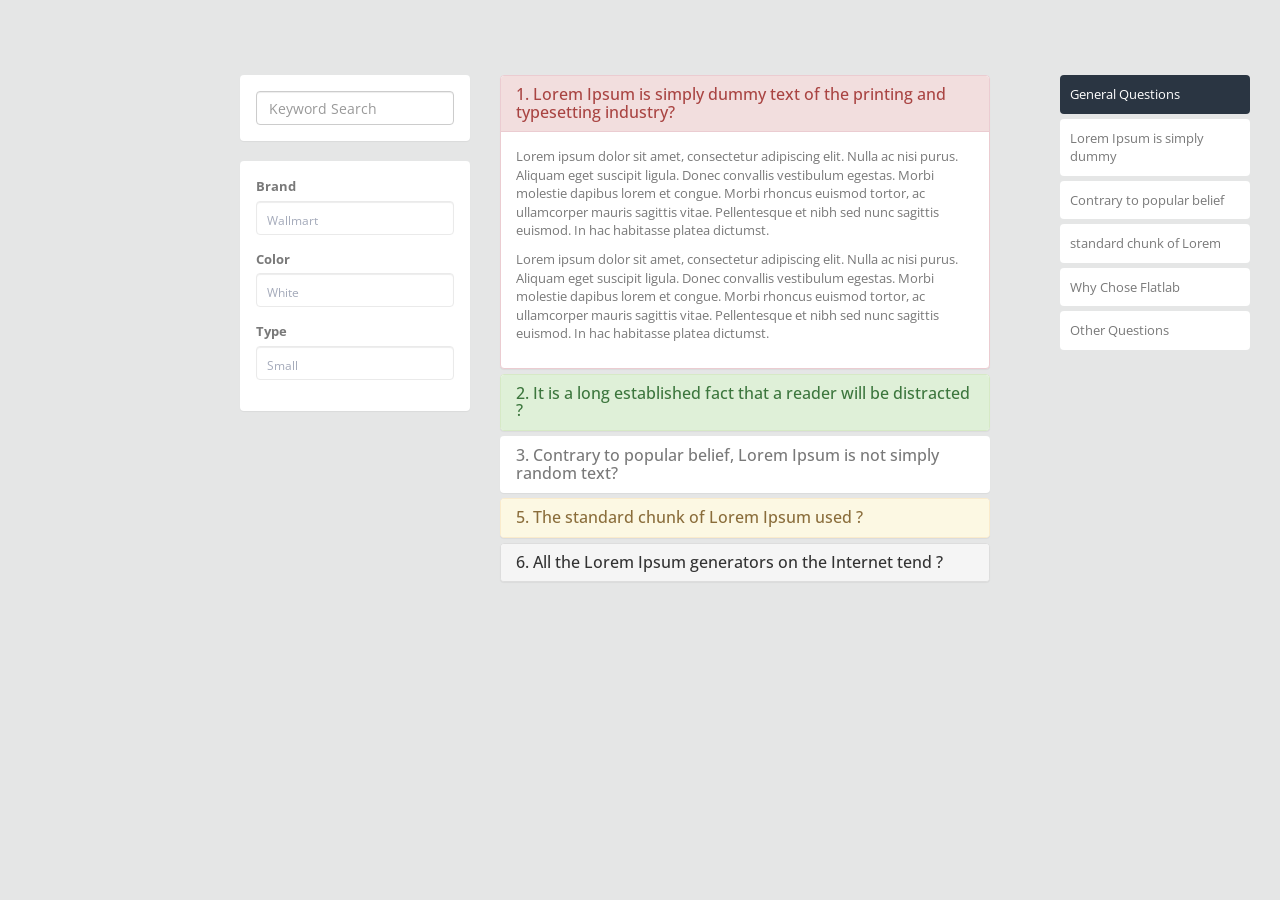
==== index.htm @ c2c702a3 "Impl" ====
<!DOCTYPE html>
<html>
<head>
<meta charset="utf-8">
<meta name="viewport" content="width=device-width, initial-scale=1.0">
<meta name="description" content="">
<meta name="author" content="Weimasoft">
<title>Share</title>
<link href="styles/bootstrap.min.css" rel="stylesheet">
<link href="styles/style.css" rel="stylesheet">
<link href="styles/style-responsive.css" rel="stylesheet">
<!--[if lt IE 9]>
        <script src="scripts/html5shiv.js">
        </script>
        <script src="scripts/respond.min.js">
        </script>
    <![endif]-->
</head>
<body>
	<section id="container">
		<section id="main-content">
			<section class="wrapper">
				<div>
					<div class="col-md-3">
						<section class="panel">
							<div class="panel-body">
								<input type="text" placeholder="Keyword Search"
									class="form-control">
							</div>
						</section>
						<section class="panel">
							<div class="panel-body">
								<form role="form" method="POST" action="">
									<div class="form-group">
										<label> Brand </label> <select
											class="form-control hasCustomSelect"
											style="-webkit-appearance: menulist-button; width: 199px; position: absolute; opacity: 0; height: 34px; font-size: 12px;">
											<option>Wallmart</option>
											<option>Textmart</option>
										</select><span class="customSelect form-control"
											style="display: inline-block;"> <span
											class="customSelectInner"
											style="width: 177px; display: inline-block;"> Wallmart
										</span>
										</span>
									</div>
									<div class="form-group">
										<label> Color </label> <select
											class="form-control hasCustomSelect"
											style="-webkit-appearance: menulist-button; width: 199px; position: absolute; opacity: 0; height: 34px; font-size: 12px;">
											<option>White</option>
											<option>Green</option>
										</select><span class="customSelect form-control"
											style="display: inline-block;"> <span
											class="customSelectInner"
											style="width: 177px; display: inline-block;"> White </span>
										</span>
									</div>
									<div class="form-group">
										<label> Type </label> <select
											class="form-control hasCustomSelect"
											style="-webkit-appearance: menulist-button; width: 199px; position: absolute; opacity: 0; height: 34px; font-size: 12px;">
											<option>Small</option>
											<option>Extra Large</option>
										</select><span class="customSelect form-control"
											style="display: inline-block;"> <span
											class="customSelectInner"
											style="width: 177px; display: inline-block;"> Small </span>
										</span>
									</div>
								</form>
							</div>
						</section>
					</div>
					<div class="col-md-6">
						<div class="tab-content">
							<div class="tab-pane active" id="tab_1">
								<div class="panel-group" id="accordion1">
									<div class="panel panel-danger">
										<div class="panel-heading">
											<h4 class="panel-title">
												<a href="#accordion1_1" data-parent="#accordion1"
													data-toggle="collapse" class="accordion-toggle"> 1.
													Lorem Ipsum is simply dummy text of the printing and
													typesetting industry? </a>
											</h4>
										</div>
										<div class="panel-collapse collapse  in" id="accordion1_1">
											<div class="panel-body" contenteditable="true">
												<p>Lorem ipsum dolor sit amet, consectetur adipiscing
													elit. Nulla ac nisi purus. Aliquam eget suscipit ligula.
													Donec convallis vestibulum egestas. Morbi molestie dapibus
													lorem et congue. Morbi rhoncus euismod tortor, ac
													ullamcorper mauris sagittis vitae. Pellentesque et nibh sed
													nunc sagittis euismod. In hac habitasse platea dictumst.</p>
												<p>Lorem ipsum dolor sit amet, consectetur adipiscing
													elit. Nulla ac nisi purus. Aliquam eget suscipit ligula.
													Donec convallis vestibulum egestas. Morbi molestie dapibus
													lorem et congue. Morbi rhoncus euismod tortor, ac
													ullamcorper mauris sagittis vitae. Pellentesque et nibh sed
													nunc sagittis euismod. In hac habitasse platea dictumst.</p>

											</div>
										</div>
									</div>
									<div class="panel panel-success">
										<div class="panel-heading">
											<h4 class="panel-title">
												<a href="#accordion1_2" data-parent="#accordion1"
													data-toggle="collapse" class="accordion-toggle"> 2. It
													is a long established fact that a reader will be distracted
													? </a>
											</h4>
										</div>
										<div class="panel-collapse collapse" id="accordion1_2">
											<div class="panel-body" contenteditable="true">ThereLorem
												ipsum dolor sit amet, consectetur adipiscing elit. Nulla ac
												nisi purus. Aliquam eget suscipit ligula. Donec convallis
												vestibulum egestas. Morbi molestie dapibus lorem et congue.
												Morbi rhoncus euismod tortor, ac ullamcorper mauris sagittis
												vitae. Pellentesque et nibh sed nunc sagittis euismod. In
												hac habitasse platea dictumst. Lorem ipsum dolor sit amet,
												consectetur adipiscing elit. Nulla ac nisi purus. Aliquam
												eget suscipit ligula. Donec convallis vestibulum egestas.
												Morbi molestie dapibus lorem et congue. Morbi rhoncus
												euismod tortor, ac ullamcorper mauris sagittis vitae.
												Pellentesque et nibh sed nunc sagittis euismod. In hac
												habitasse platea dictumst.</div>
										</div>
									</div>
									<div class="panel">
										<div class="panel-heading">
											<h4 class="panel-title">
												<a href="#accordion1_3" data-parent="#accordion1"
													data-toggle="collapse" class="accordion-toggle"> 3.
													Contrary to popular belief, Lorem Ipsum is not simply
													random text? </a>
											</h4>
										</div>
										<div class="panel-collapse collapse" id="accordion1_3">
											<div class="panel-body">Lorem ipsum dolor sit amet,
												consectetur adipiscing elit. Nulla ac nisi purus. Aliquam
												eget suscipit ligula. Donec convallis vestibulum egestas.
												Morbi molestie dapibus lorem et congue. Morbi rhoncus
												euismod tortor, ac ullamcorper mauris sagittis vitae.
												Pellentesque et nibh sed nunc sagittis euismod. In hac
												habitasse platea dictumst. Lorem ipsum dolor sit amet,
												consectetur adipiscing elit. Nulla ac nisi purus. Aliquam
												eget suscipit ligula. Donec convallis vestibulum egestas.
												Morbi molestie dapibus lorem et congue. Morbi rhoncus
												euismod tortor, ac ullamcorper mauris sagittis vitae.
												Pellentesque et nibh sed nunc sagittis euismod. In hac
												habitasse platea dictumst.</div>
										</div>
									</div>
									<div class="panel panel-warning">
										<div class="panel-heading">
											<h4 class="panel-title">
												<a href="#accordion1_5" data-parent="#accordion1"
													data-toggle="collapse" class="accordion-toggle"> 5. The
													standard chunk of Lorem Ipsum used ? </a>
											</h4>
										</div>
										<div class="panel-collapse collapse" id="accordion1_5">
											<div class="panel-body" contenteditable="true">Lorem
												ipsum dolor sit amet, consectetur adipiscing elit. Nulla ac
												nisi purus. Aliquam eget suscipit ligula. Donec convallis
												vestibulum egestas. Morbi molestie dapibus lorem et congue.
												Morbi rhoncus euismod tortor, ac ullamcorper mauris sagittis
												vitae. Pellentesque et nibh sed nunc sagittis euismod. In
												hac habitasse platea dictumst. Lorem ipsum dolor sit amet,
												consectetur adipiscing elit. Nulla ac nisi purus. Aliquam
												eget suscipit ligula. Donec convallis vestibulum egestas.
												Morbi molestie dapibus lorem et congue. Morbi rhoncus
												euismod tortor, ac ullamcorper mauris sagittis vitae.
												Pellentesque et nibh sed nunc sagittis euismod. In hac
												habitasse platea dictumst. Lorem ipsum dolor sit amet,
												consectetur adipiscing elit. Nulla ac nisi purus. Aliquam
												eget suscipit ligula. Donec convallis vestibulum egestas.
												Morbi molestie dapibus lorem et congue. Morbi rhoncus
												euismod tortor, ac ullamcorper mauris sagittis vitae.
												Pellentesque et nibh sed nunc sagittis euismod. In hac
												habitasse platea dictumst.</div>
										</div>
									</div>
									<div class="panel panel-default">
										<div class="panel-heading">
											<h4 class="panel-title">
												<a href="#accordion1_6" data-parent="#accordion1"
													data-toggle="collapse" class="accordion-toggle"> 6. All
													the Lorem Ipsum generators on the Internet tend ? </a>
											</h4>
										</div>
										<div class="panel-collapse collapse" id="accordion1_6">
											<div class="panel-body" contenteditable="true">Lorem
												ipsum dolor sit amet, consectetur adipiscing elit. Nulla ac
												nisi purus. Aliquam eget suscipit ligula. Donec convallis
												vestibulum egestas. Morbi molestie dapibus lorem et congue.
												Morbi rhoncus euismod tortor, ac ullamcorper mauris sagittis
												vitae. Pellentesque et nibh sed nunc sagittis euismod. In
												hac habitasse platea dictumst. Lorem ipsum dolor sit amet,
												consectetur adipiscing elit. Nulla ac nisi purus. Aliquam
												eget suscipit ligula. Donec convallis vestibulum egestas.
												Morbi molestie dapibus lorem et congue. Morbi rhoncus
												euismod tortor, ac ullamcorper mauris sagittis vitae.
												Pellentesque et nibh sed nunc sagittis euismod. In hac
												habitasse platea dictumst. Lorem ipsum dolor sit amet,
												consectetur adipiscing elit. Nulla ac nisi purus. Aliquam
												eget suscipit ligula. Donec convallis vestibulum egestas.
												Morbi molestie dapibus lorem et congue. Morbi rhoncus
												euismod tortor, ac ullamcorper mauris sagittis vitae.
												Pellentesque et nibh sed nunc sagittis euismod. In hac
												habitasse platea dictumst.</div>
										</div>
									</div>
								</div>
							</div>
							<div class="tab-pane" id="tab_2">
								<div class="panel-group" id="accordion2">
									<div class="panel panel-success">
										<div class="panel-heading">
											<h4 class="panel-title">
												<a href="#accordion2_1" data-parent="#accordion2"
													data-toggle="collapse" class="accordion-toggle"> 1.
													Reprehenderit enim eiusmod high life accusamury ? </a>
											</h4>
										</div>
										<div class="panel-collapse collapse  in" id="accordion2_1">
											<div class="panel-body" contenteditable="true">
												<p>Lorem ipsum dolor sit amet, consectetur adipiscing
													elit. Nulla ac nisi purus. Aliquam eget suscipit ligula.
													Donec convallis vestibulum egestas. Morbi molestie dapibus
													lorem et congue. Morbi rhoncus euismod tortor, ac
													ullamcorper mauris sagittis vitae. Pellentesque et nibh sed
													nunc sagittis euismod. In hac habitasse platea dictumst.</p>
												<p>Lorem ipsum dolor sit amet, consectetur adipiscing
													elit. Nulla ac nisi purus. Aliquam eget suscipit ligula.
													Donec convallis vestibulum egestas. Morbi molestie dapibus
													lorem et congue. Morbi rhoncus euismod tortor, ac
													ullamcorper mauris sagittis vitae. Pellentesque et nibh sed
													nunc sagittis euismod. In hac habitasse platea dictumst.</p>
											</div>
										</div>
									</div>
									<div class="panel panel-danger">
										<div class="panel-heading">
											<h4 class="panel-title">
												<a href="#accordion2_2" data-parent="#accordion2"
													data-toggle="collapse" class="accordion-toggle"> 2.
													life accusamus terry richardson ad squid. ? </a>
											</h4>
										</div>
										<div class="panel-collapse collapse" id="accordion2_2">
											<div class="panel-body" contenteditable="true">
												<p>Lorem ipsum dolor sit amet, consectetur adipiscing
													elit. Nulla ac nisi purus. Aliquam eget suscipit ligula.
													Donec convallis vestibulum egestas. Morbi molestie dapibus
													lorem et congue. Morbi rhoncus euismod tortor, ac
													ullamcorper mauris sagittis vitae. Pellentesque et nibh sed
													nunc sagittis euismod. In hac habitasse platea dictumst.
													Lorem ipsum dolor sit amet, consectetur adipiscing elit.
													Nulla ac nisi purus. Aliquam eget suscipit ligula. Donec
													convallis vestibulum egestas. Morbi molestie dapibus lorem
													et congue. Morbi rhoncus euismod tortor, ac ullamcorper
													mauris sagittis vitae. Pellentesque et nibh sed nunc
													sagittis euismod. In hac habitasse platea dictumst.</p>
											</div>
										</div>
									</div>
									<div class="panel panel-success">
										<div class="panel-heading">
											<h4 class="panel-title">
												<a href="#accordion2_3" data-parent="#accordion2"
													data-toggle="collapse" class="accordion-toggle"> 3.
													Quinoa nesciunt laborum eiusmod moon tempor ? </a>
											</h4>
										</div>
										<div class="panel-collapse collapse" id="accordion2_3">
											<div class="panel-body" contenteditable="true">Lorem
												ipsum dolor sit amet, consectetur adipiscing elit. Nulla ac
												nisi purus. Aliquam eget suscipit ligula. Donec convallis
												vestibulum egestas. Morbi molestie dapibus lorem et congue.
												Morbi rhoncus euismod tortor, ac ullamcorper mauris sagittis
												vitae. Pellentesque et nibh sed nunc sagittis euismod. In
												hac habitasse platea dictumst. Lorem ipsum dolor sit amet,
												consectetur adipiscing elit. Nulla ac nisi purus. Aliquam
												eget suscipit ligula. Donec convallis vestibulum egestas.
												Morbi molestie dapibus lorem et congue. Morbi rhoncus
												euismod tortor, ac ullamcorper mauris sagittis vitae.
												Pellentesque et nibh sed nunc sagittis euismod. In hac
												habitasse platea dictumst. Lorem ipsum dolor sit amet,
												consectetur adipiscing elit. Nulla ac nisi purus. Aliquam
												eget suscipit ligula. Donec convallis vestibulum egestas.
												Morbi molestie dapibus lorem et congue. Morbi rhoncus
												euismod tortor, ac ullamcorper mauris sagittis vitae.
												Pellentesque et nibh sed nunc sagittis euismod. In hac
												habitasse platea dictumst. Lorem ipsum dolor sit amet,
												consectetur adipiscing elit. Nulla ac nisi purus. Aliquam
												eget suscipit ligula. Donec convallis vestibulum egestas.
												Morbi molestie dapibus lorem et congue. Morbi rhoncus
												euismod tortor, ac ullamcorper mauris sagittis vitae.
												Pellentesque et nibh sed nunc sagittis euismod. In hac
												habitasse platea dictumst. Lorem ipsum dolor sit amet,
												consectetur adipiscing elit. Nulla ac nisi purus. Aliquam
												eget suscipit ligula. Donec convallis vestibulum egestas.
												Morbi molestie dapibus lorem et congue. Morbi rhoncus
												euismod tortor, ac ullamcorper mauris sagittis vitae.
												Pellentesque et nibh sed nunc sagittis euismod. In hac
												habitasse platea dictumst. Lorem ipsum dolor sit amet,
												consectetur adipiscing elit. Nulla ac nisi purus. Aliquam
												eget suscipit ligula. Donec convallis vestibulum egestas.
												Morbi molestie dapibus lorem et congue. Morbi rhoncus
												euismod tortor, ac ullamcorper mauris sagittis vitae.
												Pellentesque et nibh sed nunc sagittis euismod. In hac
												habitasse platea dictumst.</div>
										</div>
									</div>
									<div class="panel panel-default">
										<div class="panel-heading">
											<h4 class="panel-title">
												<a href="#accordion2_4" data-parent="#accordion2"
													data-toggle="collapse" class="accordion-toggle"> 4.
													Anim pariatur cliche reprehenderit? </a>
											</h4>
										</div>
										<div class="panel-collapse collapse" id="accordion2_4">
											<div class="panel-body" contenteditable="true">Lorem
												ipsum dolor sit amet, consectetur adipiscing elit. Nulla ac
												nisi purus. Aliquam eget suscipit ligula. Donec convallis
												vestibulum egestas. Morbi molestie dapibus lorem et congue.
												Morbi rhoncus euismod tortor, ac ullamcorper mauris sagittis
												vitae. Pellentesque et nibh sed nunc sagittis euismod. In
												hac habitasse platea dictumst.</div>
										</div>
									</div>
								</div>
							</div>
						</div>
					</div>
					<div class="col-md-3">
						<ul class="vertical-menu">
							<li class="active"><a href="#tab_1" data-toggle="tab"> <i
									class="fa fa-bullhorn"> </i> General Questions
							</a></li>
							<li><a href="#tab_2" data-toggle="tab"> <i
									class="fa fa-bolt"> </i> Lorem Ipsum is simply dummy
							</a></li>
							<li><a href="#tab_2" data-toggle="tab"> <i
									class="fa fa-briefcase"> </i> Contrary to popular belief
							</a></li>
							<li><a href="#tab_1" data-toggle="tab"> <i
									class="fa fa-bookmark"> </i> standard chunk of Lorem
							</a></li>
							<li><a href="#tab_2" data-toggle="tab"> <i
									class="fa fa-exclamation-circle"> </i> Why Chose Flatlab
							</a></li>
							<li><a href="#tab_1" data-toggle="tab"> <i
									class="fa fa-plus"> </i> Other Questions
							</a></li>
						</ul>
					</div>
				</div>
			</section>
		</section>
	</section>
	<script src="scripts/jquery-1.8.3.min.js"></script>
	<script src="scripts/bootstrap.min.js"></script>
</body>
</html>
---- styles/style.css ----
@import url(http://fonts.googleapis.com/css?family=Open+Sans:400,300,300italic,400italic,600,600italic,700,700italic,800,800italic);



/*------------------------------------------------------------------
[1. BODY (Basic CSS)]
*/


body {
	color: #797979;
	background: #e5e6e6;
	font-family: 'Open Sans',sans-serif;
	padding: 0px!important;
	margin: 0px!important;
	font-size: 13px;
}

ul li {
	list-style: none;
}

a,a:hover,a:focus {
	text-decoration: none;
	outline: none;
}

::selection {
	background: #72d0eb;
	color: #fff;
}

::-moz-selection {
	background: #72d0eb;
	color: #fff;
}

#container {
	width: 100%;
	height: 100%;
}

.tooltips {
	background-color: #FFF;
	padding: 6px;
	border-radius: 9px;
	color: #1b809d;
}

/*------------------------------------------------------------------
[2. Signin Login Page CSS (Basic CSS)]
*/

.image-thumb-result {
	width: 100px;
}

.login-body {
	background-color: #f1f2f7;
}

.form-signin {
	max-width: 330px;
	margin: 100px auto 0;
	background: #fff;
	border-radius: 5px;
	-webkit-border-radius: 5px;
}

.form-signin h2.form-signin-heading {
	margin: 0;
	padding: 20px 15px;
	text-align: center;
	background: #2e9dbd;
	border-radius: 5px 5px 0 0;
	-webkit-border-radius: 5px 5px 0 0;
	color: #fff;
	font-size: 18px;
	text-transform: uppercase;
	font-weight: bold;
	font-family: 'Open Sans',sans-serif;
}

.form-signin .checkbox {
	margin-bottom: 14px;
}

.form-signin .checkbox {
	font-weight: normal;
	color: #b6b6b6;
	font-weight: 300;
	font-family: 'Open Sans',sans-serif;
}

.form-signin .form-control {
	position: relative;
	font-size: 16px;
	height: auto;
	padding: 10px;
	-webkit-box-sizing: border-box;
	-moz-box-sizing: border-box;
	box-sizing: border-box;
}

.form-signin .form-control:focus {
	z-index: 2;
}

.form-signin input[type="text"],.form-signin input[type="password"] {
	margin-bottom: 15px;
	border-radius: 5px;
	-webkit-border-radius: 5px;
	border: 1px solid #eaeaea;
	box-shadow: none;
	font-size: 12px;
}

.form-signin .btn-login {
	background: #3ac2e9;
	color: #fff;
	text-transform: uppercase;
	font-weight: 600;
	font-family: 'Open Sans',sans-serif;
	box-shadow: 0 4px #2da5c8;
	margin-bottom: 20px;
}

.form-signin p {
	text-align: center;
	color: #b6b6b6;
	font-size: 16px;
	font-weight: 300;
}

.form-signin a {
	color: #2da5c8;
}

.form-signin a:hover {
	color: #b6b6b6;
}

.login-wrap {
	padding: 20px;
}

.login-social-link {
	display: inline-block;
	margin-top: 20px;
	margin-bottom: 15px;
}

.login-social-link a {
	color: #fff;
	padding: 15px 28px;
	border-radius: 4px;
}

.login-social-link a:hover {
	color: #fff;
}

.login-social-link a i {
	font-size: 20px;
	padding-right: 10px;
}

.login-social-link a.facebook {
	background: #5193ea;
	margin-right: 22px;
	box-shadow: 0 4px #2775e2;
	float: left;
}

.login-social-link a.twitter {
	background: #44ccfe;
	box-shadow: 0 4px #2bb4e8;
	float: left;
}



/*------------------------------------------------------------------
[3. Sidebar]
*/


#sidebar {
	width: 210px;
	height: 100%;
	position: fixed;
	background: #2a3542;
}

#sidebar ul li {
	position: relative;
}

#sidebar .sub-menu>.sub li {
	padding-left: 32px;
}

#sidebar .sub-menu>.sub li:last-child {
	padding-bottom: 10px;
}

.dcjq-icon {
	height: 17px;
	width: 17px;
	display: inline-block;
	background: url(../images/nav-expand.png) no-repeat top;
	border-radius: 3px;
	-moz-border-radius: 3px;
	-webkit-border-radius: 3px;
	position: absolute;
	right: 10px;
	top: 15px;
}

.active .dcjq-icon {
	background: url(../images/nav-expand.png) no-repeat bottom;
	border-radius: 3px;
	-moz-border-radius: 3px;
	-webkit-border-radius: 3px;
}

.nav-collapse.collapse {
	display: inline;
}

ul.sidebar-menu,ul.sidebar-menu li ul.sub {
	margin: -2px 0 0;
	padding: 0;
}

ul.sidebar-menu {
	margin-top: 75px;
}

#sidebar>ul>li>ul.sub {
	display: none;
}

#sidebar>ul>li.active>ul.sub,#sidebar>ul>li>ul.sub>li>a {
	display: block;
}

ul.sidebar-menu li ul.sub li {
	background: #35404D;
	margin-bottom: 0;
	margin-left: 0;
	margin-right: 0;
}

ul.sidebar-menu li ul.sub li:last-child {
	border-radius: 0 0 4px 4px;
	-webkit-border-radius: 0 0 4px 4px;
}

ul.sidebar-menu li ul.sub li a {
	font-size: 12px;
	padding: 6px 0;
	line-height: 35px;
	height: 35px;
	-webkit-transition: all 0.3s ease;
	-moz-transition: all 0.3s ease;
	-o-transition: all 0.3s ease;
	-ms-transition: all 0.3s ease;
	transition: all 0.3s ease;
	color: #aeb2b7;
}

ul.sidebar-menu li ul.sub li a:hover,ul.sidebar-menu li ul.sub li.active a {
	color: #72d0eb;
	-webkit-transition: all 0.3s ease;
	-moz-transition: all 0.3s ease;
	-o-transition: all 0.3s ease;
	-ms-transition: all 0.3s ease;
	transition: all 0.3s ease;
	display: block;
}

ul.sidebar-menu li {
	margin-bottom: 5px;
	margin-left: 10px;
	margin-right: 10px;
}

ul.sidebar-menu li.sub-menu {
	line-height: 15px;
}

ul.sidebar-menu li a .span-sidebar {
	position: absolute;
	right: 30px;
	top: 13px;
}

ul.sidebar-menu li a span {
	display: inline-block;
}

ul.sidebar-menu li a {
	color: #aeb2b7;
	text-decoration: none;
	display: block;
	padding: 15px 0 15px 10px;
	font-size: 12px;
	outline: none;
	-webkit-transition: all 0.3s ease;
	-moz-transition: all 0.3s ease;
	-o-transition: all 0.3s ease;
	-ms-transition: all 0.3s ease;
	transition: all 0.3s ease;
}

ul.sidebar-menu li a.active,ul.sidebar-menu li a:hover,ul.sidebar-menu li a:focus {
	background: #35404d;
	color: #fff;
	display: block;
	border-radius: 4px;
	-webkit-border-radius: 4px;
	-webkit-transition: all 0.3s ease;
	-moz-transition: all 0.3s ease;
	-o-transition: all 0.3s ease;
	-ms-transition: all 0.3s ease;
	transition: all 0.3s ease;
}

ul.sidebar-menu li a i {
	font-size: 15px;
	padding-right: 6px;
}

ul.sidebar-menu li a:hover i,ul.sidebar-menu li a:focus i {
	color: #72d0eb;
}

ul.sidebar-menu li a.active i {
	color: #72d0eb;
}

.mail-info,.mail-info:hover {
	margin: -3px 6px 0 0;
	font-size: 11px;
}


/*------------------------------------------------------------------
[4. Header]
*/


#main-content {
	margin-left: 210px;
}

.header,.footer {
	min-height: 60px;
	padding: 0 15px;
}

.header {
	position: fixed;
	left: 0;
	right: 0;
	z-index: 1002;
}

.white-bg {
	background: #72d0eb;
	border-bottom: 1px solid #a0d9ea;
}

.wrapper {
	display: inline-block;
	margin-top: 60px;
	padding: 15px;
	width: 100%;
}

a.logo {
	font-size: 21px;
	color: #2e2e2e;
	float: left;
	margin-top: 15px;
	text-transform: uppercase;
}

a.logo:hover,a.logo:focus {
	text-decoration: none;
	outline: none;
}

a.logo span {
	color: #3a97b2;
}

#top_menu .nav>li,ul.top-menu>li {
	float: left;
}

.notify-row {
	float: left;
	margin-top: 15px;
	margin-left: 92px;
}

.notify-row .notification span.label {
	display: inline-block;
	height: 18px;
	width: 20px;
	padding: 5px;
}

ul.top-menu>li>a {
	color: #666666;
	font-size: 16px;
	border-radius: 4px;
	-webkit-border-radius: 4px;
	border: 1px solid #f0f0f8!important;
	padding: 2px 6px;
	margin-right: 15px;
}

ul.top-menu>li>a:hover,ul.top-menu>li>a:focus {
	border: 1px solid #f0f0f8!important;
	background-color: #fff!important;
	border-color: #f0f0f8!important;
	text-decoration: none;
	border-radius: 4px;
	-webkit-border-radius: 4px;
	color: #2E2E2E!important;
}

.notify-row .badge {
	position: absolute;
	right: -10px;
	top: -10px;
	z-index: 100;
}

.dropdown-menu.extended {
	max-width: 300px!important;
	min-width: 160px!important;
	top: 42px;
	width: 235px!important;
	padding: 0;
	box-shadow: 0 2px 5px rgba(0,0,0,0.176)!important;
	border: none!important;
	border-radius: 4px;
	-webkit-border-radius: 4px;
}

@media screen and (-webkit-min-device-pixel-ratio:0) {
	.dropdown-menu.extended {
		box-shadow: 0 2px 8px rgba(0,0,0,0.176)!important;
	};
}

.dropdown-menu.extended li p {
	background-color: #F1F2F7;
	color: #666666;
	margin: 0;
	padding: 10px;
	border-radius: 4px 4px 0px 0px;
	-webkit-border-radius: 4px 4px 0px 0px;
}

.dropdown-menu.extended li p.green {
	background-color: #a9d86e;
	color: #fff;
}

.dropdown-menu.extended li p.blue {
	background-color: #2188a6;
	color: #fff;
}

.dropdown-menu.extended li p.red {
	background-color: #ff6c60;
	color: #fff;
}

.dropdown-menu.extended li p.yellow {
	background-color: #fcb322;
	color: #fff;
}

.dropdown-menu.extended li a {
	border-bottom: 1px solid #EBEBEB !important;
	font-size: 12px;
	list-style: none;
}

.dropdown-menu.extended li a {
	padding: 12px 10px !important;
	width: 100%;
	display: inline-block;
}

.dropdown-menu.extended li a:hover {
	background-color: #F7F8F9 !important;
	color: #2E2E2E;
}

.dropdown-menu.tasks-bar .task-info .desc {
	font-size: 13px;
	font-weight: normal;
}

.dropdown-menu.tasks-bar .task-info .percent {
	display: inline-block;
	float: right;
	font-size: 13px;
	font-weight: 600;
	padding-left: 10px;
	margin-top: -4px;
}

.dropdown-menu.extended .progress {
	margin-bottom: 0 !important;
	height: 10px;
}

.dropdown-menu.inbox li a .photo img {
	border-radius: 2px 2px 2px 2px;
	float: left;
	height: 40px;
	margin-right: 4px;
	width: 40px;
}

.dropdown-menu.inbox li a .subject {
	display: block;
}

.dropdown-menu.inbox li a .subject .from {
	font-size: 12px;
	font-weight: 600;
}

.dropdown-menu.inbox li a .subject .time {
	font-size: 11px;
	font-style: italic;
	font-weight: bold;
	position: absolute;
	right: 5px;
}

.dropdown-menu.inbox li a .message {
	display: block !important;
	font-size: 11px;
}

.top-nav {
	margin-top: 7px;
}

/*.top-nav ul.top-menu > li .dropdown-menu.logout {
    width: 268px !important;
}*/

.top-nav li.dropdown .dropdown-menu {
	float: right;
	right: 0;
	left: auto;
}

/*.dropdown-menu.extended.logout > li {
    //float: left;
    text-align: center;
    width: 33.3%;
}*/

.dropdown-menu.extended.logout > li:last-child {
	float: left;
	width: 100%;
	background: #e4675d;
	border-radius: 0 0 3px 3px;
}

.dropdown-menu.extended.logout > li:last-child > a, .dropdown-menu.extended.logout > li:last-child > a:hover {
	color: #fff;
	border-bottom: none !important;
	text-transform: uppercase;
}

.dropdown-menu.extended.logout > li:last-child > a:hover > i {
	color: #fff;
}

.dropdown-menu.extended.logout > li > a {
	color: #a4abbb;
}

.full-width .dropdown-menu.extended.logout > li > a:hover {
	background: none !important;
	color: #50c8ea !important;
}

.dropdown-menu.extended.logout > li > a:hover {
	background: none !important;
}

.dropdown-menu.extended.logout > li > a:hover i {
	color: #50c8ea;
}

.dropdown-menu.extended.logout > li > a i {
	font-size: 17px;
}

.dropdown-menu.extended.logout > li > a > i {
	margin-right: 10px;
}

.top-nav .username {
	font-size: 13px;
	color: #555555;
}

.top-nav ul.top-menu > li > a {
	border: 1px solid #eeeeee;
	border-radius: 4px;
	-webkit-border-radius: 4px;
	padding: 6px;
	background: none;
	margin-right: 0;
}

.top-nav ul.top-menu > li {
	margin-left: 10px;
}

.top-nav ul.top-menu > li > a:hover, .top-nav ul.top-menu > li > a:focus {
	border: 1px solid #F1F2F7;
	background: #F1F2F7;
}

.top-nav .dropdown-menu.extended.logout {
	top: 50px;
}

.top-nav .nav .caret {
	border-bottom-color: #fff;
	border-top-color: #fff;
}

.top-nav ul.top-menu > li > a:hover .caret {
	border-bottom-color: #000;
	border-top-color: #000;
}

.log-arrow-up {
	background: url("../images/arrow-up.png") no-repeat;
	width: 20px;
	height: 11px;
	position: absolute;
	right: 20px;
	top: -10px;
}

/*----*/

.notify-arrow {
	border-style: solid;
	border-width: 0 9px 9px;
	height: 0;
	margin-top: 0;
	opacity: 0;
	position: absolute;
	left: 7px;
	top: -18px;
	transition: all 0.25s ease 0s;
	width: 0;
	z-index: 10;
	margin-top: 10px;
	opacity: 1;
}

.notify-arrow-yellow {
	border-color: transparent transparent #FCB322;
	border-bottom-color: #FCB322 !important;
	border-top-color: #FCB322 !important;
}

.notify-arrow-red {
	border-color: transparent transparent #ff6c60;
	border-bottom-color: #ff6c60 !important;
	border-top-color: #ff6c60 !important;
}

.notify-arrow-green {
	border-color: transparent transparent #a9d86e;
	border-bottom-color: #a9d86e !important;
	border-top-color: #a9d86e !important;
}

.notify-arrow-blue {
	border-color: transparent transparent #2188a6;
	border-bottom-color: #2188a6 !important;
	border-top-color: #2188a6 !important;
}


/*search*/

.search {
	margin-top: 6px;
	width: 180px;
	-webkit-transition: all .3s ease;
	-moz-transition: all .3s ease;
	-ms-transition: all .3s ease;
	-o-transition: all .3s ease;
	transition: all .3s ease;
	border: 1px solid #fff;
	box-shadow: none;
	background: url("../images/search-icon.png") no-repeat 10px 8px;
	padding: 0 5px 0 35px;
	color: #fff;
}

.search:focus {
	margin-top: 5px;
	width: 180px;
	border: 1px solid #eaeaea;
	box-shadow: none;
	-webkit-transition: all .3s ease;
	-moz-transition: all .3s ease;
	-ms-transition: all .3s ease;
	-o-transition: all .3s ease;
	transition: all .3s ease;
	color: #c8c8c8;
	font-weight: 300;
}

/*--sidebar toggle---*/

.sidebar-toggle-box {
	float: left;
	padding-right: 15px;
	margin-top: 15px;
}

.sidebar-toggle-box .fa-bars {
	cursor: pointer;
	display: inline-block;
	font-size: 20px;
}

.sidebar-closed > #sidebar > ul {
	display: none;
}

.sidebar-closed #main-content {
	margin-left: 0px;
}

.sidebar-closed #sidebar {
	margin-left: -210px;
}

/*state overview*/

.state-overview .symbol, .state-overview .value {
	display: inline-block;
	text-align: center;
}

.state-overview .value {
	float: left;
}

.state-overview .value h1, .state-overview .value p {
	margin: 0;
	padding: 0;
	color: #c6cad6;
}

.state-overview .value h1 {
	font-weight: bold;
}

.state-overview .symbol i {
	color: #fff;
	font-size: 50px;
}

.state-overview .symbol {
	width: 40%;
	padding: 25px 15px;
	-webkit-border-radius: 4px 4px 4px 4px;
	border-radius: 4px 4px 4px 4px;
}

.state-overview .value {
	width: 58%;
	padding-top: 21px;
}

.state-overview .blue {
	color: #5ab6df !important;
}

.state-overview .red {
	color: #ff6c60 !important;
}

.state-overview .yellow {
	color: #f8d347 !important;
}

.state-overview .purple {
	color: #a659fc !important;
}
/*------------------------------------------------------------------
[5. Chart & Graphs CSS
*/


/*main chart*/

.border-head h3 {
	border-bottom: 1px solid #c9cdd7;
	margin-top: 0;
	margin-bottom: 20px;
	padding-bottom: 5px;
	font-weight: normal;
	font-size: 18px;
	display: inline-block;
	width: 100%;
	font-weight: 300;
}

.custom-bar-chart {
	height: 290px;
	margin-top: 20px;
	margin-left: 10px;
	position: relative;
	border-bottom: 1px solid #c9cdd7;
}

.custom-bar-chart .bar {
	height: 100%;
	position: relative;
	width: 4.3%;
	margin: 0px 2%;
	float: left;
	text-align: center;
	-webkit-border-radius: 5px 5px 0 0;
	-moz-border-radius: 5px 5px 0 0x;
	border-radius: 5px 5px 0 0;
	z-index: 10;
}

.custom-bar-chart .bar .title {
	position: absolute;
	bottom: -30px;
	width: 100%;
	text-align: center;
	font-size: 12px;
}

.custom-bar-chart .bar .value {
	position: absolute;
	bottom: 0;
	background: #bfc2cd;
	color: #bfc2cd;
	width: 100%;
	-webkit-border-radius: 5px 5px 0 0;
	-moz-border-radius: 5px 5px 0 0;
	border-radius: 5px 5px 0 0;
	-webkit-transition: all .3s ease;
	-moz-transition: all .3s ease;
	-ms-transition: all .3s ease;
	-o-transition: all .3s ease;
	transition: all .3s ease;
}

.custom-bar-chart .bar .value:hover {
	background: #e8403f;
	color: #fff;
}

.y-axis {
	color: #555555;
	position: absolute;
	text-align: right;
	width: 100%;
}

.y-axis li {
	border-top: 1px dashed #dbdce0;
	display: block;
	height: 58px;
	width: 100%;
}

.y-axis li:last-child {
	border-top: none;
}

.y-axis li span {
	display: block;
	margin: -10px 0 0 -25px;
	padding: 0 10px;
	width: 40px;
}

.y-axis {
	color: #555555;
	text-align: right;
}




/*spark line*/
.chart {
	display: inline-block;
	text-align: center;
	width: 100%;
}

.chart .heading {
	text-align: left;
}

.chart .heading span {
	display: block;
}

.panel.green-chart .chart-tittle {
	font-size: 16px;
	padding: 15px;
	display: inline-block;
	font-weight: normal;
	background: #deb547;
	width: 100%;
	-webkit-border-radius: 0px 0px 4px 4px;
	border-radius: 0px 0px 4px 4px;
}

#barchart {
	margin-bottom: -15px;
	display: inline-block;
}

.chart-tittle .title {
}

.panel.green-chart .chart-tittle .value {
	float: right;
	color: #fff;
}

.panel.green-chart {
	background: #fccb48;
	color: #fff;
}

.panel.terques-chart {
	background: #93c059;
	color: #fff;
}

.panel.terques-chart .chart-tittle .value {
	float: right;
	color: #fff;
}

.panel.terques-chart .chart-tittle .value a {
	color: #fff;
	font-size: 12px;
}

.panel.terques-chart .chart-tittle .value a:hover, .panel.terques-chart .chart-tittle .value a.active {
	color: #83a852;
	font-size: 12px;
}

.panel.terques-chart .chart-tittle {
	font-size: 16px;
	padding: 15px;
	display: inline-block;
	font-weight: normal;
	background: #93c059;
	width: 100%;
	-webkit-border-radius: 0px 0px 4px 4px;
	border-radius: 0px 0px 4px 4px;
}

.inline-block {
	display: inline-block;
}

/**/

.panel-body.chart-texture {
	background: url("../images/chart-texture.jpg");
	-webkit-border-radius: 4px 4px 0px 0px;
	border-radius: 4px 4px 0px 0px;
}


/*personal task*/

.task-thumb {
	width: 62px;
	float: left;
}

.task-thumb img {
	width: 62px;
	height: 62px;
	border-radius: 45px;
	-webkit-border-radius: 45px;
	border: 3px solid #C6CAD6;
}

.task-thumb-details {
	display: inline-block;
	margin: 4px 0 0 10px;
}

.task-progress {
	float: left;
}

.task-thumb-details h1, .task-thumb-details h1 a, .task-progress h1, .task-progress h1 a {
	color: #72d0eb;
	font-size: 18px;
	margin: 0;
	padding: 0;
	font-weight: 600;
}

.task-thumb-details p, .task-progress p {
	padding-top: 5px;
	color: #a4aaba;
	font-size: 18px;
}

.personal-task tbody tr td {
	padding: 11px 15px;
	border-color: #eeeff1;
}

.personal-task tbody tr td i {
	font-size: 20px;
	color: #c7cbd4;
}

.personal-task.table-hover > tbody > tr:hover > td,
.table-hover > tbody > tr:hover > th {
	background-color: #f7f8fc;
}

.personal-task.table-hover > tbody > tr:hover > td i {
	color: #39b5aa;
}

.personal-task > tbody > tr > td:last-child {
	text-align: right;
}

.task-option {
	float: right;
}

.task-option select {
	height: 35px;
	border: 1px solid #eaeaea;
	border-radius: 4px;
	-webkit-border-radius: 4px;
	padding: 8px;
	color: #a4abbb;
}

.progress-panel {
	padding-bottom: 5px;
}

/*badge*/

.badge.bg-primary {
	background: #8075c4;
}

.badge.bg-success {
	background: #a9d86e;
}

.badge.bg-warning {
	background: #FCB322;
}

.badge.bg-important {
	background: #ff6c60;
}

.badge.bg-info {
	background: #41cac0;
}

.badge.bg-inverse {
	background: #2A3542;
}


/*------------------------------------------------------------------
[6. Timeline CSS]
*/



/*timeline*/

.timeline {
	border-collapse: collapse;
	border-spacing: 0;
	display: table;
	position: relative;
	table-layout: fixed;
	width: 100%;
}

.timeline:before {
	background-color: #C7CBD6;
	bottom: 0px;
	content: "";
	left: 50%;
	position: absolute;
	top: 0;
	width: 2px;
	z-index: 0;
}

h3.timeline-title {
	margin: 0;
	color: #C8CCD7;
	font-size: 20px;
	font-weight: 400;
	margin: 0 0 5px;
	text-transform: uppercase;
}

.t-info {
	color: #C8CCD7;
}

.timeline-item:before, .timeline-item.alt:after {
	content: "";
	display: block;
	width: 50%;
}

.timeline-item {
	display: table-row;
}

.timeline-desk {
	display: table-cell;
	vertical-align: top;
	width: 50%;
}

.timeline-desk h1 {
	font-size: 16px;
	font-weight: 300;
	margin: 0 0 5px;
}

.timeline-desk .panel {
	display: block;
	margin-left: 25px;
	position: relative;
	text-align: left;
	background: #F4F4F4;
}

.timeline-item .timeline-desk .arrow {
	border-bottom: 8px solid transparent;
	border-top: 8px solid transparent;
	display: block;
	height: 0;
	left: -7px;
	position: absolute;
	top: 13px;
	width: 0;
}

.timeline-item .timeline-desk .arrow {
	border-right: 8px solid #F4F4F4 !important;
}

.timeline-item.alt .timeline-desk .arrow-alt {
	border-bottom: 8px solid transparent;
	border-top: 8px solid transparent;
	display: block;
	height: 0;
	right: -7px;
	position: absolute;
	top: 13px;
	width: 0;
	left: auto;
}

.timeline-item.alt .timeline-desk .arrow-alt {
	border-left: 8px solid #F4F4F4 !important;
}

.timeline .timeline-icon {
	left: -30px;
	position: absolute;
	top: 15px;
}

.timeline .timeline-icon {
	background: #C7CBD6;
	box-shadow: 0 0 0 3px #C7CBD6;
}

.timeline-desk span a {
	text-transform: uppercase;
}

.timeline-desk h1.red, .timeline-desk span a.red {
	color: #EF6F66;
}

.timeline-desk h1.green, .timeline-desk span a.green {
	color: #39B6AE;
}

.timeline-desk h1.blue, .timeline-desk span a.blue {
	color: #56C9F5;
}

.timeline-desk h1.purple, .timeline-desk span a.purple {
	color: #8074C6;
}

.timeline-desk h1.light-green, .timeline-desk span a.light-green {
	color: #A8D76F;
}

.timeline .timeline-icon.red {
	background: #EF6F66;
	box-shadow: 0 0 0 3px #EF6F66;
}

.timeline .timeline-icon.green {
	background: #39B6AE;
	box-shadow: 0 0 0 3px #39B6AE;
}

.timeline .timeline-icon.blue {
	background: #56C9F5;
	box-shadow: 0 0 0 3px #56C9F5;
}

.timeline .timeline-icon.purple {
	background: #8074C6;
	box-shadow: 0 0 0 3px #8074C6;
}

.timeline .timeline-icon.light-green {
	background: #A8D76F;
	box-shadow: 0 0 0 3px #A8D76F;
}

.timeline .timeline-icon {
	border: 3px solid #FFFFFF;
	border-radius: 50%;
	-webkit-border-radius: 50%;
	display: block;
	height: 12px;
	width: 12px;
}

.timeline-item.alt .timeline-icon {
	left: auto;
	right: -32px;
}

.timeline .time-icon:before {
	font-size: 16px;
	margin-top: 5px;
}

.timeline .timeline-date {
	left: -200px;
	position: absolute;
	text-align: right;
	top: 12px;
	width: 150px;
}

.timeline-desk h5 span {
	color: #999999;
	display: block;
	font-size: 12px;
	margin-bottom: 4px;
}

.timeline-item.alt:before {
	display: none;
}

.timeline-item:before, .timeline-item.alt:after {
	content: "";
	display: block;
	width: 50%;
}

.timeline-desk p {
	font-size: 12px;
	margin-bottom: 0;
}

.timeline-desk a {
	color: #EF6F66;
}

.timeline-desk .panel {
	margin-bottom: 5px;
}

.timeline-desk .album {
	margin-top: 20px;
}

.timeline-desk .album a {
	margin-right: 5px;
	float: left;
}

.timeline-desk .notification {
	background: none repeat scroll 0 0 #FFFFFF;
	margin-top: 20px;
	padding: 8px;
}

.timeline-item.alt .panel {
	margin-left: 0;
	margin-right: 25px;
}

.timeline-item.alt .timeline-date {
	left: auto;
	right: -200px;
	text-align: left;
}

.mbot30 {
	margin-bottom: 30px;
}

/*---revenue----*/

.revenue-head {
	background: #ff6c60;
	-webkit-border-radius: 4px 4px 0px 0px;
	border-radius: 4px 4px 0px 0px;
	color: #fff;
	line-height: 50px;
}

.revenue-head span {
	background: #e56155;
	padding: 16px;
	-webkit-border-radius: 4px 0px 0px 0px;
	border-radius: 4px 0px 0px 0px;
}

.revenue-head span i {
	font-size: 18px;
}

.revenue-head h3 {
	display: inline;
	padding: 0 10px;
	font-size: 16px;
	font-weight: 300;
}

.revenue-head span.rev-combo {
	background: #e56155;
	padding: 16px;
	line-height: normal;
	-webkit-border-radius: 0px 4px 0px 0px;
	border-radius: 0px 4px 0px 0px;
}

/*easy pie chart*/

.easy-pie-chart {
	display: inline-block;
	padding: 30px 0;
}

.chart-info, .chart-info .increase, .chart-info .decrease {
	display: inline-block;
}

.chart-info {
	width: 100%;
	margin-bottom: 5px;
}

.chart-position {
	margin-top: 70px;
}

.chart-info span {
	margin: 0 3px;
}

.chart-info .increase {
	background: #ff6c60;
	width: 10px;
	height: 10px;
}

.chart-info .decrease {
	background: #f2f2f2;
	width: 10px;
	height: 10px;
}

.panel-footer.revenue-foot {
	background-color: #e6e7ec;
	-webkit-border-radius: 0px 0px 4px 4px;
	border-radius: 0px 0px 4px 4px;
	border: none;
	padding: 0;
	width: 100%;
	display: inline-block;
}

@media screen and (-webkit-min-device-pixel-ratio:0) {
    /* Safari and Chrome */
	.panel-footer.revenue-foot {
		margin-bottom: -4px;
	};
}

.panel-footer.revenue-foot ul {
	margin: 0;
	padding: 0;
	width: 100%;
	display: inline-flex;
}

.panel-footer.revenue-foot ul li {
	float: left;
	width: 33.33%;
}

.panel-footer.revenue-foot ul li.first a:hover, .panel-footer.revenue-foot ul li.first a {
	-webkit-border-radius: 0px 0px 0px 4px;
	border-radius: 0px 0px 0px 4px;
}

.panel-footer.revenue-foot ul li.last a:hover, .panel-footer.revenue-foot ul li.last a {
	-webkit-border-radius: 0px 0px 4px 0px;
	border-radius: 0px 0px 4px 0px;
	border-right: none;
}

.panel-footer.revenue-foot ul li a {
	display: inline-block;
	width: 100%;
	padding: 14px 15px;
	text-align: center;
	border-right: 1px solid #d5d8df;
	color: #797979;
}

.panel-footer.revenue-foot ul li a:hover, .panel-footer.revenue-foot ul li.active a {
	background: #fff;
	position: relative;
}

.panel-footer.revenue-foot ul li a i {
	color: #c6cad5;
	display: block;
	font-size: 16px;
}

.panel-footer.revenue-foot ul li a:hover i, .panel-footer.revenue-foot ul li.active a i {
	color: #ff6c60;
	display: block;
	font-size: 16px;
}

/*Olive Admin  carousel model*/

.flat-carousal {
	background: #58c9f3;
	-webkit-border-radius: 4px 4px 0px 0px;
	border-radius: 4px 4px 0px 0px;
	padding: 10px;
	color: #fff;
	position: relative;
}

.flat-carousal h1 {
	text-align: center;
	font-size: 16px;
	margin: 30px 20px;
	line-height: 20px;
	font-weight: 300;
	font-style: italic;
}

a.view-all {
	color: #fff;
	background: rgba(0,0,0,0.1);
	padding: 8px 15px;
	text-align: center;
	border-radius: 25px;
	-webkit-border-radius: 25px;
	margin-bottom: 18px;
	display: inline-block;
	text-transform: uppercase;
	font-size: 12px;
}

ul.ft-link {
	margin: 0;
	padding: 0;
}

ul.ft-link li {
	border-right: 1px solid #E6E7EC;
	display: inline-block;
	line-height: 30px;
	margin: 8px 0;
	text-align: center;
	width: 24%;
}

ul.ft-link li a {
	color: #74829c;
	text-transform: uppercase;
	font-size: 12px;
}

ul.ft-link li a:hover, ul.ft-link li.active a {
	color: #58c9f3;
}

ul.ft-link li:last-child {
	border-right: none;
}

ul.ft-link li a i {
	display: block;
}

#owl-demo .item img {
	display: block;
	width: 100%;
	height: auto;
}

.owl-buttons {
	position: absolute;
	top: 70px;
	width: 100%;
}

.owl-prev, .owl-next {
	position: absolute;
}

.owl-next {
	right: 0;
}

.owl-buttons .owl-prev {
	text-indent: -9999px;
	background: url("../images/left-arrow.png") no-repeat;
	width: 6px;
	height: 10px;
	display: inline-block;
}

.owl-buttons .owl-next {
	text-indent: -9999px;
	background: url("../images/right-arrow.png") no-repeat;
	width: 6px;
	height: 10px;
	display: inline-block;
}

/*product post*/

.post-wrap aside {
	display: table-cell;
	float: none;
	height: 100%;
	padding: 0;
	vertical-align: top;
}

.pro-box {
	border-collapse: collapse;
	border-spacing: 0;
	display: table;
	table-layout: fixed;
	width: 100%;
}

.post-info {
	position: relative;
}

.arrow-pro.right:after {
	border-left-color: #FFFFFF;
	border-right-width: 0;
	top: 85px;
	content: " ";
}

.arrow-pro.left:after {
	border-right-color: #FFFFFF;
	border-left-width: 0;
	top: 80px;
	content: " ";
}

.arrow-pro.left {
	left: -8px;
}

.arrow-pro:after {
	border-width: 7px;
	content: "";
}

.arrow-pro, .arrow-pro:after {
	border-color: rgba(0, 0, 0, 0);
	border-style: solid;
	display: block;
	height: 0;
	position: absolute;
	width: 0;
	right: -5px;
}

.post-highlight.yellow {
	background: #f8d347;
	border-radius: 0px 4px 4px 0px;
	-webkit-border-radius: 0px 4px 4px 0px;
}

.post-highlight.terques {
	background: #41cac0;
	border-radius: 4px 0px 0px 04px;
	-webkit-border-radius: 4px 0px 0px 04px;
}

.usr-info .thumb {
	width: 80px;
	height: 80px;
	border-radius: 50%;
}

.usr-info h4 {
	color: #858585;
	margin-bottom: 0px;
}

.usr-info .media-body span {
	color: #EA755C;
	font-size: 12px;
	margin-bottom: 20px;
	display: inline-block;
}

.usr-info .media-body p {
	color: #B6BCBC;
}

.post-info h1 {
	margin: 0;
	font-size: 18px;
	color: #a19899;
	font-weight: 300;
}

.post-info p {
	margin: 0;
	font-size: 18px;
	color: #a19899;
	font-weight: 300;
	margin: 60px 0px;
}

.post-highlight.terques h2 {
	font-size: 16px;
	color: #fff;
	font-style: italic;
	padding: 0 20px;
	line-height: 22px;
	margin: 0;
	font-weight: 300;
}

.post-highlight.terques h2 span, .post-highlight.terques h2 a {
	color: #92faf3;
}

.post-info h1 strong {
	text-transform: uppercase;
	color: #937b7b;
}

.post-info .desk {
	display: inline-block;
}

.post-info .desk  h3 {
	font-size: 16px;
}

.post-info .desk.yellow h3 {
	color: #f8d347;
}

.post-btn {
}

.post-btn a {
	float: left;
	margin-right: 8px;
	font-size: 18px;
	color: #9a9a9a;
}

.post-btn a:hover {
	color: #727272;
}

.pro-thumb {
	text-align: center;
	display: inline-block;
	border-radius: 50%;
	-webkit-border-radius: 50%;
	border: 10px solid rgba(255,255,255,0.4);
}

.pro-thumb img {
	text-align: center;
	width: 112px;
	height: 112px;
	border-radius: 50%;
	-webkit-border-radius: 50%;
}

.v-align {
	vertical-align: middle !important;
}

.twite h1 {
	margin: 30px 0;
}

.social-footer {
	display: inline;
	text-align: center;
}

.social-footer ul {
	text-align: center;
	margin: 0;
	padding: 0;
}

.social-footer ul li {
	display: inline-block;
	margin: 0 20px;
}

.social-footer ul li a {
	font-size: 25px;
	color: #ceced0;
}

.social-footer ul li a:hover i.fa-facebook, .social-footer ul li.active a i.fa-facebook {
	color: #486eac;
}

.social-footer ul li a:hover i.fa-twitter, .social-footer ul li.active a i.fa-twitter {
	color: #58c9f3;
	font-size: 70px;
}

.social-footer ul li a:hover i.fa-google-plus, .social-footer ul li.active a i.fa-google-plus {
	color: #4a4a4a;
}

.social-footer ul li a:hover i.fa-pinterest, .social-footer ul li.active a i.fa-pinterest {
	color: #d1282d;
}

/*pie chart */

.pie-foot {
	background: #6b6b6b;
	padding: 18px 15px;
	color: #fff;
	border-radius: 0 0 4px 4px;
	-webkit-border-radius: 0 0 4px 4px;
	text-align: center;
	font-size: 16px;
	font-weight: 300;
}

.tiles {
	padding: 15px;
	margin-bottom: 30px;
	margin-top: 30px;
	background: none repeat scroll 0% 0% #FFF;
}

.tiles.facebook-tile {
	color: #FFF;
	background-color: #4B66A0;
}

.tiles.twitter-tile {
	color: #FFF;
	background-color: #55ACEE;
}

.icon-lg-size {
	font-size: 45px;
	padding: 15px 0px;
}

.tiles h4 {
	font-size: 18px;
}

.tiles a, .tiles.horizontal .content a {
	color: #FFF;
	text-decoration: none;
}



/*follower*/

.follower {
	background: #01a89e;
	color: #fff;
	text-align: center;
	border-radius: 4px 4px 0 0;
	-webkit-border-radius: 4px 4px 0 0;
}

.follower-foot {
	padding: 8px 5px 5px 5px;
	color: #757575;
	border-radius: 0 0 4px 4px;
	-webkit-border-radius: 0 0 4px 4px;
	font-weight: 300;
}

.follower-foot ul {
	padding: 0;
	margin: 0;
}

.follower-foot ul li {
	display: inline-block;
	text-align: center;
	width: 48%;
	line-height: normal;
}

.follower-foot ul li h5 {
	margin: 5px 0 0 0;
}

.follower h4 {
	margin: 0 0 10px 0;
	font-size: 15px;
	font-weight: 300;
}

.follow-ava {
	border-radius: 50%;
	-webkit-border-radius: 50%;
	border: 5px solid #18b2a6;
	display: inline-block;
}

.follower img {
	border-radius: 50%;
	-webkit-border-radius: 50%;
	width: 62px;
	height: 62px;
    /*display: inline-block;*/
	;
}

/*calensar Basic*/
.event-calendar {
	background: #1fb5ac;
	-webkit-border-radius: 6px;
	-moz-border-radius: 6px;
	border-radius: 6px;
	min-height: 474px;
}

.calendar-block {
	float: right !important;
	-webkit-border-radius: 0 5px 5px 0px;
	-moz-border-radius: 0 5px 5px 0px;
	border-radius: 0 5px 5px 0px;
	background: #fff;
	z-index: 1000;
}

.event-list-block {
	-webkit-border-radius: 5px 0px 0px 5px;
	-moz-border-radius: 5px 0px 0px 5px;
	border-radius: 5px 0px 0px 5px;
}

.calendar-block .day-contents {
	width: 30px;
	margin: auto;
}

.today .day-contents {
	width: 30px;
	background: #58c9f3;
	cursor: pointer;
	color: #fff;
	-webkit-border-radius: 3px;
	-moz-border-radius: 3px;
	border-radius: 3px;
}

.calendar-block .day-contents:hover {
	width: 30px;
	background: #58c9f3;
	cursor: pointer;
	color: #fff;
	-webkit-border-radius: 3px;
	-moz-border-radius: 3px;
	border-radius: 3px;
}

.cal1 .clndr .clndr-controls {
	-webkit-border-radius: 5px 5px 0px 0px;
	-moz-border-radius: 5px 5px 0px 0px;
	border-radius: 5px 5px 0px 0px;
	display: block !important;
	position: relative;
	margin-bottom: 10px;
	text-align: center;
	background: #58c9f3;
	margin-left: -15px;
	margin-right: -15px;
	margin-top: -15px;
	width: auto !important;
	color: #fff;
}

.cal1 .clndr .clndr-controls .month span {
	font-size: 30px;
}

.cal1 .clndr .clndr-controls .month {
	color: #fff;
}

.cal1 .clndr .clndr-controls .clndr-control-button .clndr-next-button,.cal1 .clndr .clndr-controls .clndr-control-button .clndr-previous-button {
	color: #fff;
}

.cal1 .clndr .clndr-controls .clndr-control-button .clndr-next-button:hover,.cal1 .clndr .clndr-controls .clndr-control-button .clndr-previous-button:hover {
	background: #f4f4f4;
	padding: 5px 10px;
	color: #1fb0ab;
}

.clndr-previous-button {
	position: relative;
	top: -4px;
}

.clndr-next-button {
	position: relative;
	top: -4px;
}



/*weather*/

.weather-bg {
	background: #72d0eb;
	border-radius: 4px 4px 0 0;
	-webkit-border-radius: 4px 4px 0 0;
	color: #fff;
	text-align: center;
	font-size: 16px;
	font-weight: 300;
}

.weather-bg i {
	font-size: 60px;
	display: block;
}

.weather-bg .degree {
	font-size: 60px;
}

.weather-category {
	padding: 15px 0;
	color: #74829C;
}

.project-category {
	padding: 15px 0;
	color: #74829C;
}

.weather-category ul {
	padding: 0;
	margin: 0;
	display: inline-block;
	width: 100%;
}

.project-category ul {
	margin: 0;
	display: inline-block;
	width: 100%;
	padding-bottom: 10px;
	border-bottom: 1px solid #E6E6E6;
}

.weather-category ul li {
	display: inline-block;
	width: 49%;
	text-align: center;
	border-right: 1px solid #e6e6e6;
	display: inline-block;
	font-size: 20px;
}

.wid-category {
	padding: 15px 0;
	color: #74829C;
}

.wid-category ul {
	padding: 0;
	margin: 0;
	display: inline-block;
	width: 100%;
}

.wid-category ul li {
	display: inline-block;
	width: 32%;
	text-align: center;
	border-right: 1px solid #e6e6e6;
	display: inline-block;
	font-size: 20px;
}

.wid-category ul li h5 {
	margin: 0 0 5px 0;
	font-weight: 400;
	font-size: 25px;
}

.project-category ul li {
	display: inline-block;
	width: 32%;
	text-align: center;
	border-right: 1px solid #e6e6e6;
	display: inline-block;
	font-size: 20px;
}

.weather-category ul li h5 {
	margin: 0 0 5px 0;
	font-weight: 600;
	font-size: 25px;
}

.project-category ul li h5 {
	font-weight: 400;
	font-size: 20px;
	margin-bottom: 32px;
}

.project-category h1 {
	font-weight: 400;
	font-size: 20px;
	margin-bottom: 20px;
	margin-top: 20px;
	text-align: center;
}

.weather-category ul li a {
}

.weather-category ul li:last-child {
	border-right: none;
}

/*fontawesome*/

.fontawesome-icon-list h2 {
	margin-top: 0;
	font-size: 20px;
	font-weight: 300;
}

.fa-hover:hover {
}

.fontawesome-icon-list .col-sm-4, .fontawesome-icon-list .col-md-3, .fontawesome-icon-list .col-xs-6 {
	margin-bottom: 10px;
}

.fontawesome-icon-list .page-header {
	border-bottom: 1px solid #C9CDD7;
}

.fontawesome-icon-list a {
	color: #047899;
}

.fontawesome-icon-list a:hover {
	color: #1c5c6f;
}

.fontawesome-icon-list i {
	font-size: 25px;
	padding-right: 10px;
}

#web-application, #text-editor, #directional, #video-player, #brand, #medical, #currency {
	margin-top: 10px;
}

/*mail inbox*/

/*------------------------------------------------------------------
[7. Mail]
*/


.mail-box {
	border-collapse: collapse;
	border-spacing: 0;
	display: table;
	table-layout: fixed;
	width: 100%;
}

.mail-box aside {
	display: table-cell;
	float: none;
	height: 100%;
	padding: 0;
	vertical-align: top;
}

.mail-box .sm-side {
	width: 25%;
	background: #e5e8ef;
	border-radius: 4px 0 0 4px;
	-webkit-border-radius: 4px 0 0 4px;
}

.mail-box .lg-side {
	width: 75%;
	background: #fff;
	border-radius: 0px 4px 4px 0;
	-webkit-border-radius: 0px 4px 4px 0;
}

.mail-box .sm-side .user-head {
	background: #47a8c4;
	border-radius: 4px 0px 0px 0;
	-webkit-border-radius: 4px 0px 0px 0;
	padding: 10px;
	color: #fff;
	min-height: 80px;
}

.user-head .inbox-avatar {
	width: 65px;
	float: left;
}

.user-head .inbox-avatar img {
	border-radius: 4px;
	-webkit-border-radius: 4px;
}

.user-head .user-name {
	display: inline-block;
	margin: 0 0 0 10px;
}

.user-head .user-name h5 {
	font-size: 14px;
	margin-top: 15px;
	margin-bottom: 0;
	font-weight: 300;
}

.user-head .user-name h5 a {
	color: #fff;
}

.user-head .user-name span a {
	font-size: 12px;
	color: #87e2e7;
}

a.mail-dropdown {
	background: #80d3d9;
	padding: 3px 5px;
	font-size: 10px;
	color: #01a7b3;
	border-radius: 2px;
	margin-top: 20px;
}

.inbox-body {
	padding: 20px;
}

.btn-compose {
	background: #ff6c60;
	padding: 12px 0;
	text-align: center;
	width: 100%;
	color: #fff;
}

.btn-compose:hover {
	background: #f5675c;
	color: #fff;
}

ul.inbox-nav {
	display: inline-block;
	width: 100%;
	margin: 0;
	padding: 0;
}

.inbox-divider {
	border-bottom: 1px solid #d5d8df;
}

ul.inbox-nav li {
	display: inline-block;
	line-height: 45px;
	width: 100%;
}

ul.inbox-nav li a {
	color: #6a6a6a;
	line-height: 45px;
	width: 100%;
	display: inline-block;
	padding: 0 20px;
}

ul.inbox-nav li a:hover, ul.inbox-nav li.active a, ul.inbox-nav li a:focus {
	color: #6a6a6a;
	background: #d5d7de;
}

ul.inbox-nav li a i {
	padding-right: 10px;
	font-size: 16px;
	color: #6a6a6a;
}

ul.inbox-nav li a span.label {
	margin-top: 13px;
}

ul.labels-info li h4 {
	color: #FFF;
	background: none repeat scroll 0% 0% #839DC5;
	font-size: 15px;
	padding: 15px;
	text-transform: uppercase;
}

ul.labels-info li {
	margin: 0;
}

ul.labels-info li a {
	color: #6a6a6a;
	border-radius: 0;
}

ul.labels-info li a:hover, ul.labels-info li a:focus {
	color: #6a6a6a;
	background: #d5d7de;
}

ul.labels-info li a i {
	padding-right: 10px;
}

.nav.nav-pills.nav-stacked.labels-info p {
	margin-bottom: 0;
	padding: 0 22px;
	color: #9d9f9e;
	font-size: 11px;
}

.inbox-head {
	padding: 20px;
	background: #2085a2;
	color: #fff;
	border-radius: 0 4px 0 0;
	-webkit-border-radius: 0 4px 0 0;
	min-height: 80px;
}

.inbox-head  h3 {
	margin: 0;
	display: inline-block;
	padding-top: 6px;
	font-weight: 300;
}

.inbox-head  .sr-input {
	height: 40px;
	border: none;
	box-shadow: none;
	padding: 0 10px;
	float: left;
	border-radius: 4px 0 0 4px;
	color: #8a8a8a;
}

.inbox-head  .sr-btn {
	height: 40px;
	border: none;
	background: #056581;
	color: #fff;
	padding: 0 20px;
	border-radius: 0 4px 4px 0;
	-webkit-border-radius: 0 4px 4px 0;
}

.table-inbox {
	border: 1px solid #d3d3d3;
	margin-bottom: 0;
}

.table-inbox tr td {
	padding: 12px !important;
}

.table-inbox tr td:hover {
	cursor: pointer;
}

.table-inbox tr td .fa-star.inbox-started ,.table-inbox tr td .fa-star:hover {
	color: #efae61;
}

.table-inbox tr td .fa-star {
	color: #d5d5d5;
}

.table-inbox tr.unread td {
	font-weight: 600;
	background: #f7f7f7;
}

ul.inbox-pagination {
	float: right;
}

ul.inbox-pagination li {
	float: left;
}

.mail-option {
	display: inline-block;
	margin-bottom: 10px;
	width: 100%;
}

.mail-option .chk-all, .mail-option .btn-group {
	margin-right: 5px;
}

.mail-option .chk-all, .mail-option .btn-group a.btn {
	border: 1px solid #e7e7e7;
	padding: 5px 10px;
	display: inline-block;
	background: #fcfcfc;
	color: #afafaf;
	border-radius: 3px !important;
	-webkit-border-radius: 3px !important;
}

.inbox-pagination a.np-btn {
	border: 1px solid #e7e7e7;
	padding: 5px 15px;
	display: inline-block;
	background: #fcfcfc;
	color: #afafaf;
	border-radius: 3px !important;
	-webkit-border-radius: 3px !important;
}

.mail-option .chk-all input[type=checkbox] {
	margin-top: 0;
}

.mail-option .btn-group a.all {
	padding: 0;
	border: none;
}

.inbox-pagination a.np-btn {
	margin-left: 5px;
}

.inbox-pagination li span {
	display: inline-block;
	margin-top: 7px;
	margin-right: 5px;
}

.fileinput-button {
	border: 1px solid #e6e6e6;
	background: #eeeeee;
}

.inbox-body .modal .modal-body input, .inbox-body .modal .modal-body textarea {
	border: 1px solid #e6e6e6;
	box-shadow: none;
}

.btn-send, .btn-send:hover {
	background: #00A8B3;
	color: #fff;
}

.btn-send:hover {
	background: #009da7;
}

.modal-header h4.modal-title {
	font-weight: 300;
	font-family: 'Open Sans', sans-serif;
}

.modal-body label {
	font-weight: 400;
	font-family: 'Open Sans', sans-serif;
}

.heading-inbox h4 {
	font-size: 18px;
	color: #444;
	border-bottom: 1px solid #ddd;
	padding-bottom: 10px;
	margin-top: 20px;
}

.sender-info {
	margin-bottom: 20px;
}

.sender-info img {
	width: 30px;
	height: 30px;
}

.sender-dropdown {
	background: #eaeaea;
	padding: 0 3px;
	color: #777;
	font-size: 10px;
}

.view-mail a {
	color: #72D0EB;
}

.attachment-mail {
	margin-top: 30px;
}

.attachment-mail ul {
	width: 100%;
	display: inline-block;
	margin-bottom: 30px;
}

.attachment-mail ul li {
	float: left;
	width: 150px;
	margin-right: 10px;
	margin-bottom: 10px;
}

.attachment-mail ul li img {
	width: 100%;
}

.attachment-mail ul li span {
	float: right;
}

.attachment-mail .file-name {
	float: left;
}

.attachment-mail .links {
	width: 100%;
	display: inline-block;
}
/*404 page*/


/*------------------------------------------------------------------
[8. Error Pages]
*/

.body-404 {
	background: #50bddc;
	color: #fff;
}

.error-wrapper {
	text-align: center;
	margin-top: 10%;
}

.error-wrapper .icon-404 {
	background: url("../images/404_icon.png") no-repeat;
	width: 289px;
	height: 274px;
	display: inline-block;
	margin-left: 30px;
}

.error-wrapper h1 {
	font-size: 150px;
	font-weight: bold;
}

.error-wrapper h2 {
	font-size: 40px;
	font-weight: 600;
	margin: 0 0 30px 0;
	text-transform: uppercase;
}

.error-wrapper p, .error-wrapper p a {
	font-size: 18px;
	font-weight: 300;
}

.error-wrapper p.page-404 {
	color: #2b92b0;
}

.error-wrapper p.page-404 a, .error-wrapper p.page-500 a,  .error-wrapper p.page-404 a:hover, .error-wrapper p.page-500 a:hover {
	color: #fff;
}


/*500 page*/

.body-500 {
	background: #6BC5A4;
	color: #fff;
}

.error-wrapper p.page-500 {
	color: #A7FFDF;
}

.error-wrapper .icon-500 {
	background: url("../images/500_icon.png") no-repeat;
	width: 289px;
	height: 274px;
	display: inline-block;
	margin-left: 55px;
}

/*------------------------------------------------------------------
[9. Profile]
*/

/*profile*/

.profile-nav .user-heading {
	background: #207a94;
	color: #fff;
	border-radius: 4px 4px 0 0;
	-webkit-border-radius: 4px 4px 0 0;
	padding: 10px;
	padding-left: 20px;
	text-align: center;
}

.profile-nav .user-heading.round a {
	border-radius: 30px;
	-webkit-border-radius: 30px;
	border: 10px solid rgba(255,255,255,0.3);
	display: inline-block;
}

.profile-nav .user-heading a img {
	width: 112px;
	height: 112px;
	border-radius: 20px;
	-webkit-border-radius: 20px;
}

.profile-nav .user-heading h1 {
	font-size: 22px;
	font-weight: 300;
	margin-bottom: 5px;
}

.profile-nav .user-heading p {
	font-size: 12px;
}

.profile-nav ul {
	margin-top: 1px;
}

.profile-nav ul > li {
	border-bottom: 1px solid #ebeae6;
	margin-top: 0;
	line-height: 30px;
}

.profile-nav ul > li:last-child {
	border-bottom: none;
}

.profile-nav ul > li > a {
	border-radius: 0;
	-webkit-border-radius: 0;
	color: #89817f;
	border-left: 5px solid #fff;
}

.profile-nav ul > li > a:hover, .profile-nav ul > li > a:focus, .profile-nav ul li.active  a {
	background: #f8f7f5 !important;
	border-left: 5px solid #207a94;
	color: #89817f !important;
}

.profile-nav ul > li:last-child > a:last-child {
	border-radius: 0 0 4px 4px;
	-webkit-border-radius: 0 0 4px 4px;
}

.profile-nav ul > li > a > i {
	font-size: 16px;
	padding-right: 10px;
	color: #bcb3aa;
}

.r-activity {
	margin: 6px 0 0;
	font-size: 12px;
}

.p-text-area, .p-text-area:focus {
	border: none;
	font-weight: 300;
	box-shadow: none;
	color: #c3c3c3;
	font-size: 16px;
}

.profile-info .panel-footer {
	background-color: #f8f7f5;
	border-top: 1px solid #e7ebee;
}

.profile-info .panel-footer ul li a {
	color: #7a7a7a;
}

.bio-graph-heading {
	background: #48aecb;
	color: #fff;
	text-align: center;
	font-style: italic;
	padding: 40px 40px;
	border-radius: 4px 4px 0 0;
	-webkit-border-radius: 4px 4px 0 0;
	font-size: 16px;
	font-weight: 300;
}

.bio-graph-info {
	color: #89817e;
}

.bio-graph-info h1 {
	font-size: 22px;
	font-weight: 300;
	margin: 0 0 20px;
}

.bio-row {
	width: 50%;
	float: left;
	margin-bottom: 10px;
	padding: 0 15px;
}

.bio-row p span {
	width: 100px;
	display: inline-block;
}

.bio-chart, .bio-desk {
	text-align: center;
	float: left;
}

.bio-chart h4 {
	font-size: 20px;
	font-weight: bold;
}

.bio-chart h4.red {
	color: #f9a3a3;
}

.bio-chart h4.yellow {
	color: #fcce54;
}

.bio-chart {
	width: 50%;
}

.bio-desk {
	width: 60%;
}

.bio-desk h4 {
	font-size: 15px;
	font-weight: 400;
}

.bio-desk h4.terques {
	color: #4CC5CD;
}

.bio-desk h4.red {
	color: #e26b7f;
}

.bio-desk h4.green {
	color: #97be4b;
}

.bio-desk h4.purple {
	color: #caa3da;
}

.file-pos {
	margin: 6px 0 10px 0;
}

.profile-activity h5 {
	font-weight: 300;
	margin-top: 0;
	color: #c3c3c3;
}

.bg-blue {
	background-color: #33aacc;
}

.the-box {
	padding: 15px;
	margin-bottom: 30px;
	border-radius: 5px;
	border: 1px solid #1f8eae;
	position: relative;
}

.the-invoice {
	padding: 15px;
	margin-bottom: 30px;
	border-radius: 5px;
	position: relative;
}

.bg-dark-blue {
	background-color: #096985;
	color: #fff;
}

.invoice .jumbotron {
	margin: 0px  !important;
}

.table-dark thead tr {
	background: none repeat scroll 0% 0% #096985;
	color: #FFF;
}

.user-card-sm {
	position: relative;
}

.user-card-sm h4 {
	color: #096985;
}

.user-card-sm p {
	color: #fff;
}

.user-card-sm .media-object {
	width: 50px;
	height: 50px;
}

.user-card-sm .right-button {
	position: absolute;
	right: 0px;
	top: 10px;
}

.summary-head {
	background: #ee7272;
	color: #fff;
	text-align: center;
	border-bottom: 1px solid #ee7272;
}

.summary-head h4 {
	font-weight: 300;
	text-transform: uppercase;
	margin-bottom: 5px;
}

.summary-head p {
	color: rgba(255,255,255,0.6);
}

ul.summary-list {
	display: inline-block;
	padding-left: 0;
	width: 100%;
	margin-bottom: 0;
}

ul.summary-list > li {
	display: inline-block;
	width: 19.5%;
	text-align: center;
}

ul.summary-list > li > a > i {
	display: block;
	font-size: 40px;
	padding-bottom: 5px;
}

ul.summary-list > li > a {
	padding: 10px 0;
	display: inline-block;
	color: #818181;
	font-size: 20px;
}

ul.summary-list > li {
	border-right: 1px solid #eaeaea;
}

ul.summary-list > li:last-child {
	border-right: none;
}

.activity {
	width: 100%;
	float: left;
	margin-bottom: 10px;
}

.activity.alt {
	width: 100%;
	float: right;
	margin-bottom: 10px;
}

.activity span {
	float: left;
}

.activity.alt span {
	float: right;
}

.activity span, .activity.alt span {
	width: 45px;
	height: 45px;
	line-height: 45px;
	border-radius: 29%;
	-webkit-border-radius: 50%;
	background: #eee;
	text-align: center;
	color: #fff;
	font-size: 16px;
}

.activity.terques span {
	background: #8dd7d6;
}

.activity.terques h4 {
	color: #8dd7d6;
}

.activity.purple span {
	background: #b984dc;
}

.activity.purple h4 {
	color: #b984dc;
}

.activity.blue span {
	background: #90b4e6;
}

.activity.blue h4 {
	color: #90b4e6;
}

.activity.green span {
	background: #aec785;
}

.activity.green h4 {
	color: #aec785;
}

.activity h4 {
	margin-top: 0;
	font-size: 16px;
}

.activity p {
	margin-bottom: 0;
	font-size: 13px;
}

.activity .activity-desk i, .activity.alt .activity-desk i {
	float: left;
	font-size: 18px;
	margin-right: 10px;
	color: #bebebe;
}

.activity .activity-desk {
	margin-left: 70px;
	position: relative;
}

.activity.alt .activity-desk {
	margin-right: 70px;
	position: relative;
}

.activity.alt .activity-desk .panel {
	float: right;
	position: relative;
}

.activity-desk .panel {
	background: #d2f4fe;
	display: inline-block;
	border: 2px dashed #96c7d5;
}

.activity .activity-desk .arrow {
	border-right: 8px solid #d2f4fe !important;
}

.activity .activity-desk .arrow {
	border-bottom: 8px solid transparent;
	border-top: 8px solid transparent;
	display: block;
	height: 0;
	left: -7px;
	position: absolute;
	top: 13px;
	width: 0;
}

.activity-desk .arrow-alt {
	border-left: 8px solid #d2f4fe !important;
}

.activity-desk .arrow-alt {
	border-bottom: 8px solid transparent;
	border-top: 8px solid transparent;
	display: block;
	height: 0;
	right: -7px;
	position: absolute;
	top: 13px;
	width: 0;
}

.activity-desk .album {
	display: inline-block;
	margin-top: 10px;
}

.activity-desk .album a {
	margin-right: 10px;
}

.activity-desk .album a:last-child {
	margin-right: 0px;
}

/*invoice*/
.logo-invoice {
	width: auto;
	max-width: 260px;
}

.invoice-list {
	margin-bottom: 30px;
}

.invoice-list h4 {
	font-weight: 300;
	font-size: 16px;
}

.invoice-block {
	text-align: right;
}

ul.amounts li {
	background: #f5f5f5;
	margin-bottom: 5px;
	padding: 10px;
	border-radius: 4px;
	-webkit-border-radius: 4px;
	font-weight: 300;
}

.invoice-btn a {
	font-weight: 300;
	margin: 0 5px;
	font-size: 16px;
}

.corporate-id {
	margin-bottom: 30px;
}

/*panel heading color*/

.panel-primary > .panel-heading.navyblue {
	background-color: #2A3542;
	border-color: #2A3542;
	color: #FFFFFF;
}

/*chat*/
.bg-success {
	background-color: #92CF5C;
	color: #FBFDFA;
}

.bg {
	color: #FFF;
}

.img-chat {
	border-radius: 50%;
	width: 40px;
	height: 40px;
}

.chat-item:before,.chat-item:after {
	content: " ";
	display: table;
}

.chat-item:after {
	clear: both;
}

.chat-item .arrow {
	top: 20px;
}

.chat-item .arrow.right:after {
	border-left-color: #92cf5c;
}

.arrow.right:after {
	content: " ";
	right: 1px;
	border-right-width: 0px;
	border-left-color: #FFF;
	bottom: -7px;
}

.chat-item .chat-body {
	position: relative;
	margin-left: 45px;
	min-height: 30px;
}

.chat-item .chat-body .panel {
	margin: 0 -1px;
}

.chat-item.right .chat-body {
	margin-left: 0;
	margin-right: 45px;
}

.chat-item+.chat-item {
	margin-top: 15px;
}

.comment-list {
	position: relative;
}

.comment-list .comment-item {
	margin-top: 0;
	position: relative;
}

.comment-list .comment-item>.thumb-sm {
	width: 36px;
}

.comment-list .comment-item .arrow.left {
	top: 20px;
	left: 39px;
}

.comment-list .comment-item .comment-body {
	margin-left: 46px;
}

.comment-list .comment-item .panel-body {
	padding: 10px 15px;
}

.comment-list .comment-item .panel-heading,.comment-list .comment-item .panel-footer {
	position: relative;
	font-size: 12px;
}

.comment-list .comment-reply {
	margin-left: 46px;
}

.comment-list:before {
	position: absolute;
	top: 0;
	bottom: 35px;
	left: 18px;
	width: 1px;
	background: #e0e4e8;
	content: '';
}
/*table*/

/*------------------------------------------------------------------
[10. Table]
*/

.table-advance tr td {
	vertical-align: middle !important;
}

.no-border {
	border-bottom: none;
}

.dataTables_length , .dataTables_filter {
	padding: 15px;
}

.dataTables_info {
	padding: 0 15px;
}

.dataTables_filter {
	float: right;
}

.dataTables_length select {
	width: 65px;
	padding: 5px 8px;
}

.dataTables_length label, .dataTables_filter label {
	font-weight: 300;
}

.dataTables_filter label {
	width: 100%;
}

.dataTables_filter label input {
	width: 78%;
}

.border-top {
	border-top: 1px solid #ddd;
}

.dataTables_paginate.paging_bootstrap.pagination li {
	float: left;
	margin: 0 1px;
	border: 1px solid #ddd;
	border-radius: 3px;
	-webkit-border-radius: 3px;
}

.dataTables_paginate.paging_bootstrap.pagination li.disabled a {
	color: #c7c7c7;
}

.dataTables_paginate.paging_bootstrap.pagination li a {
	color: #797979;
	padding: 5px 10px;
	display: inline-block;
}

.dataTables_paginate.paging_bootstrap.pagination li:hover a, .dataTables_paginate.paging_bootstrap.pagination li.active a {
	color: #fff;
	background: #3a9fbc;
	border-radius: 3px;
	-webkit-border-radius: 3px;
	border: 1px solid #2489a6;
}

.dataTables_paginate.paging_bootstrap.pagination {
	float: right;
	margin-top: -5px;
	margin-bottom: 15px;
}

.dataTable tr:last-child {
	border-bottom: 1px solid #ddd;
}

/*calendar*/

.has-toolbar.fc {
	margin-top: 50px;
}

.fc-header-title {
	display: inline-block;
	margin-top: -50px;
	vertical-align: top;
}

.fc-view {
	margin-top: -50px;
	overflow: hidden;
	width: 100%;
}

.fc-state-default, .fc-state-default .fc-button-inner {
	background: #c8c4e2 !important;
	border-color: #DDDDDD;
	border-style: none solid;
	color: #4c4380;
}

.fc-state-active, .fc-state-active .fc-button-inner,
.fc-state-hover, .fc-state-hover .fc-button-inner {
	background: #8175C7 !important;
	color: #fff !important;
}

.fc-event-skin {
	background-color: #65c1db !important;
	border-color: #65c1db !important;
	color: #FFFFFF !important;
}

.fc-grid th {
	height: 30px;
	line-height: 30px;
	text-align: center;
	background: #F3F3F3 !important;
}

.fc-header-title h2 {
	font-size: 20px !important;
	color: #C8CCD7;
	font-weight: 300;
}

.external-event {
	cursor: move;
	display: inline-block !important;
	margin-bottom: 6px !important;
	margin-right: 6px !important;
	padding: 8px;
}

#external-events p input[type="checkbox"] {
	margin: 0;
}

.drg-event-title {
	font-weight: 300;
	margin-top: 0;
	margin-bottom: 15px;
	border-bottom: 1px solid #ddd;
	padding-bottom: 10px;
}

.fc-content .fc-event {
	border-radius: 4px;
	webkit-border-radius: 4px;
	padding: 4px 6px;
}

.fc-corner-left {
	border-radius: 4px 0 0 4px;
	-webkit-border-radius: 4px 0 0 4px;
}

.fc-corner-right {
	border-radius: 0 4px 4px 0;
	-webkit-border-radius: 0 4px 4px 0;
}

.drp-rmv {
	padding-top: 10px;
	margin-top: 10px;
}


/*button*/

.btn-row {
	margin-bottom: 10px;
}

/*tabs*/

.tab-head {
	background: #7087a3;
	display: inline-block;
	width: 100%;
	margin-top: 60px;
}

.tab-container {
	margin-top: 10px;
}

.tab-head .nav-tabs > li > a {
	border-radius: 0;
	margin-right: 1px;
	color: #fff;
}

.tab-head .nav-tabs > li.active > a, .tab-head .nav-tabs > li > a:hover, .tab-head .nav-tabs > li.active > a:hover, .tab-head .nav-tabs > li.active > a:focus {
	background-color: #f1f2f7;
	border-color: #f1f2f7;
	color: #797979;
}

/*------------------------------------------------------------------
[11. General ]
*/

/*general page*/

.progress-xs {
	height: 19px;
}

.progress-sm {
	height: 12px;
}

.panel-heading .nav {
	border: medium none;
	font-size: 13px;
	margin: -3px -7px -11px;
}

.tab-bg-dark-navy-blue {
	background: #4ca7c1;
	-webkit-border-radius: 5px 5px 0 0;
	border-bottom: none;
}

.panel-heading .nav > li > a,
.panel-heading .nav > li.active > a, .panel-heading .nav > li.active > a:hover, .panel-heading .nav > li.active > a:focus {
	border-width: 0;
	border-radius: 0;
}

.panel-heading .nav > li > a {
	color: #fff;
}

.panel-heading .nav > li.active > a, .panel-heading .nav > li > a:hover {
	color: #47596f;
	background: #fff;
}

.panel-heading .nav > li:first-child.active > a, .panel-heading .nav > li:first-child > a:hover {
	border-radius: 4px 0 0 0;
	-webkit-border-radius: 4px 0 0 0;
}

.tab-right {
	height: 38px;
}

.panel-heading.tab-right .nav > li:first-child.active > a, .tab-right.panel-heading .nav > li:first-child > a:hover {
	border-radius: 0;
	-webkit-border-radius: 0;
}

.panel-heading.tab-right .nav > li:last-child.active > a, .tab-right.panel-heading .nav > li:last-child > a:hover {
	border-radius: 0 4px 0 0;
	-webkit-border-radius: 0 4px 0 0;
}

.panel-heading.tab-right .nav-tabs > li > a {
	margin-left: 1px;
	margin-right: 0px;
}

.m-bot20 {
	margin-bottom: 20px;
}

.m-bot-none {
	margin-bottom: 0;
}

.wht-color {
	color: #fff;
}

.close-sm {
	font-size: 14px;
}

/*carousel*/

.carousel-indicators li {
	background: rgba(0, 0, 0, 0.2);
	border: none;
	transition: background-color 0.25s ease 0s;
	-moz-transition: background-color 0.25s ease 0s;
	-webkit-transition: background-color 0.25s ease 0s;
}

.carousel-indicators .active {
	background: #72d0eb;
	height: 10px;
	margin: 1px;
	width: 10px;
}

.carousel-indicators.out {
	bottom: -5px;
}

.carousel-indicators.out {
	bottom: -5px;
}

.carousel-control {
	color: #999999;
	text-shadow: none;
	width: 45px;
}

.carousel-control i {
	display: inline-block;
	height: 25px;
	left: 50%;
	margin-left: -10px;
	margin-top: -10px;
	position: absolute;
	top: 50%;
	width: 20px;
	z-index: 5;
}

.carousel-control.left, .carousel-control.right {
	background: none;
	filter: none;
}

.carousel-control:hover, .carousel-control:focus {
	color: #CCCCCC;
	opacity: 0.9;
	text-decoration: none;
}

.carousel-inner h3 {
	font-weight: 600;
	font-size: 20px;
	margin-bottom: 25px;
}

.carousel-inner small {
	font-weight: 300;
	font-size: 15px;
	margin-bottom: 15px;
}

.carousel-inner {
	margin-bottom: 15px;
}

/*gritter*/
.gritter-close {
	left: auto !important;
	right: 3px !important;
}


/*form*/


.sm-input {
	width: 175px;
}

.form-horizontal.tasi-form .form-group {
	border-bottom: 1px solid #eff2f7;
	padding-bottom: 15px;
	margin-bottom: 15px;
}

.form-horizontal.tasi-form .form-group:last-child {
	border-bottom: none;
	padding-bottom: 0px;
	margin-bottom: 0px;
}

.form-horizontal.tasi-form .form-group .help-block {
	margin-bottom: 0;
}

.round-input {
	border-radius: 500px;
	-webkit-border-radius: 500px;
}

.m-bot15 {
	margin-bottom: 15px;
}

.form-horizontal.tasi-form .checkbox-inline > input {
	margin-top: 1px;
	border: none;
}

.iconic-input {
	position: relative;
}

.iconic-input i {
	color: #CCCCCC;
	display: block;
	font-size: 16px;
	height: 16px;
	margin: 8px 5px 8px 10px;
	position: absolute;
	text-align: center;
	width: 16px;
}

.iconic-input input {
	padding-left: 30px !important;
}

.iconic-input.right input {
	padding-left: 10px !important;
	padding-right: 30px !important;
}

.iconic-input.right i {
	float: right;
	right: 5px;
}

input.spinner[type="text"], input.spinner[type="password"], input.spinner[type="datetime"], input.spinner[type="datetime-local"], input.spinner[type="date"], input.spinner[type="month"], input.spinner[type="time"], input.spinner[type="week"], input.spinner[type="number"], input.spinner[type="email"], input.spinner[type="url"], input.spinner[type="search"], input.spinner[type="tel"], input.spinner[type="color"] {
	background: url("../images/input-spinner.gif") right no-repeat !important;
}


/*form validation*/

.cmxform .form-group label.error {
	display: inline;
	margin: 5px 0;
	color: #B94A48;
	font-weight: 400;
}

input:focus:invalid:focus, textarea:focus:invalid:focus, select:focus:invalid:focus, .cmxform .form-group input.error , .cmxform .form-group textarea.error {
	border-color: #B94A48 !important;
}

#signupForm label.error {
	display: inline;
	margin: 5px 0px;
	width: auto;
	color: #B94A48;
}

.checkbox, .checkbox:hover, .checkbox:focus {
	border: none;
}


/*slider*/
table.sliders tr td {
	padding: 30px 0;
	border: none;
}

.slider {
	margin-top: 3px;
}

.slider-info {
	padding-top: 10px;
}

.sliders .ui-widget-header {
	background: #3fa7c5 !important;
	border-radius: 15px !important;
	-webkit-border-radius: 15px !important;
}

.ui-corner-all, .ui-corner-bottom, .ui-corner-right, .ui-corner-br {
	border-bottom-right-radius: 0 !important;
}

.ui-corner-all, .ui-corner-bottom, .ui-corner-left, .ui-corner-bl {
	border-bottom-left-radius: 0 !important;
}

.ui-corner-all, .ui-corner-top, .ui-corner-right, .ui-corner-tr {
	border-top-right-radius: 0 !important;
}

.ui-corner-all, .ui-corner-top, .ui-corner-left, .ui-corner-tl {
	border-top-left-radius: 0 !important;
}

#eq span {
	height: 120px;
	float: left;
	margin: 15px;
}

.ui-widget-content {
	background: #f0f2f7 !important;
	border: none !important;
	border-radius: 15px !important;
	-webkit-border-radius: 15px !important;
}

.w-14 {
	width: 14%;
}

.w-150 {
	width: 150px;
}

.m-l-5 {
	margin-left: 5px;
}

.w-20 {
	width: 20px;
}

.w-60 {
	width: 60px;
}

.w-100 {
	width: 100px;
}

.h-250 {
	height: 250px;
}

.pad-8 {
	padding: 8px;
}

.m-t-1 {
	margin-top: -1px;
}

.h-75 {
	height: 75px;
}

.chart-div {
	width: 100%;
	height: 300px;
	text-align: left;
}

.chart-div2 {
	width: 100%;
	height: 300px;
	text-align: center;
	margin: 0 auto;
}

.chart-div3 {
	width: 100%;
	height: 400px;
	text-align: left;
}

.ui-slider-horizontal {
	height: 8px !important;
}

.ui-slider-horizontal .ui-slider-handle {
	top: -0.57em   !important;
}

.ui-state-default, .ui-widget-content .ui-state-default, .ui-widget-header .ui-state-default {
	background: #fff !important;
	border: 3px solid #3fa7c5 !important;
	border-radius: 10px !important;
	-webkit-border-radius: 7px !important;
}

.ui-slider-vertical {
	width: 8px !important;
}

.ui-slider-vertical .ui-slider-handle {
	left: -0.5em  !important;
}

.ui-slider .ui-slider-handle {
	cursor: default;
	height: 1.6em;
	position: absolute;
	width: 1.6em;
	z-index: 2;
}

.bound-s {
	width: 90px;
	margin-bottom: 15px;
}


/*----switch ----*/


.has-switch {
	border-radius: 30px;
	-webkit-border-radius: 30px;
	display: inline-block;
	cursor: pointer;
	line-height: 1.231;
	overflow: hidden;
	position: relative;
	text-align: left;
	width: 80px;
	-webkit-mask: url('../images/mask.png') 0 0 no-repeat;
	mask: url('../images/mask.png') 0 0 no-repeat;
	-webkit-user-select: none;
	-moz-user-select: none;
	-ms-user-select: none;
	-o-user-select: none;
	user-select: none;
}

.has-switch.deactivate {
	opacity: 0.5;
	filter: alpha(opacity=50);
	cursor: default !important;
}

.has-switch.deactivate label,
.has-switch.deactivate span {
	cursor: default !important;
}

.has-switch > div {
	width: 162%;
	position: relative;
	top: 0;
}

.has-switch > div.switch-animate {
	-webkit-transition: left 0.25s ease-out;
	-moz-transition: left 0.25s ease-out;
	-o-transition: left 0.25s ease-out;
	transition: left 0.25s ease-out;
	-webkit-backface-visibility: hidden;
}

.has-switch > div.switch-off {
	left: -63%;
}

.has-switch > div.switch-off label {
	background-color: #7f8c9a;
	border-color: #bdc3c7;
	-webkit-box-shadow: -1px 0 0 rgba(255, 255, 255, 0.5);
	-moz-box-shadow: -1px 0 0 rgba(255, 255, 255, 0.5);
	box-shadow: -1px 0 0 rgba(255, 255, 255, 0.5);
}

.has-switch > div.switch-on {
	left: 0%;
}

.has-switch > div.switch-on label {
	background-color: #2293b4;
}

.has-switch input[type=checkbox] {
	display: none;
}

.has-switch span {
	cursor: pointer;
	font-size: 14.994px;
	font-weight: 700;
	float: left;
	height: 29px;
	line-height: 19px;
	margin: 0;
	padding-bottom: 6px;
	padding-top: 5px;
	position: relative;
	text-align: center;
	width: 50%;
	z-index: 1;
	-webkit-box-sizing: border-box;
	-moz-box-sizing: border-box;
	box-sizing: border-box;
	-webkit-transition: 0.25s ease-out;
	-moz-transition: 0.25s ease-out;
	-o-transition: 0.25s ease-out;
	transition: 0.25s ease-out;
	-webkit-backface-visibility: hidden;
}

.has-switch span.switch-left {
	border-radius: 30px 0 0 30px;
	background-color: #2A3542;
	color: #2293b4;
	border-left: 1px solid transparent;
}

.has-switch span.switch-right {
	border-radius: 0 30px 30px 0;
	background-color: #bdc3c7;
	color: #ffffff;
	text-indent: 7px;
}

.has-switch span.switch-right [class*="fui-"] {
	text-indent: 0;
}

.has-switch label {
	border: 4px solid #2A3542;
	border-radius: 50%;
	-webkit-border-radius: 50%;
	float: left;
	height: 29px;
	margin: 0 -21px 0 -14px;
	padding: 0;
	position: relative;
	vertical-align: middle;
	width: 29px;
	z-index: 100;
	-webkit-transition: 0.25s ease-out;
	-moz-transition: 0.25s ease-out;
	-o-transition: 0.25s ease-out;
	transition: 0.25s ease-out;
	-webkit-backface-visibility: hidden;
}

.switch-square {
	border-radius: 6px;
	-webkit-border-radius: 6px;
	-webkit-mask: url('../images/mask.png') 0 0 no-repeat;
	mask: url('../images/mask.png') 0 0 no-repeat;
}

.switch-square > div.switch-off label {
	border-color: #7f8c9a;
	border-radius: 6px 0 0 6px;
}

.switch-square span.switch-left {
	border-radius: 6px 0 0 6px;
}

.switch-square span.switch-left [class*="fui-"] {
	text-indent: -10px;
}

.switch-square span.switch-right {
	border-radius: 0 6px 6px 0;
}

.switch-square span.switch-right [class*="fui-"] {
	text-indent: 5px;
}

.switch-square label {
	border-radius: 0 6px 6px 0;
	border-color: #2293b4;
}


/*tag input*/

.tagsinput {
	border: 1px solid #e3e6ed;
	border-radius: 6px;
	height: 100px;
	padding: 6px 1px 1px 6px;
	overflow-y: auto;
	text-align: left;
}

.tagsinput .tag {
	border-radius: 4px;
	background-color: #2293b4;
	color: #ffffff;
	cursor: pointer;
	margin-right: 5px;
	margin-bottom: 5px;
	overflow: hidden;
	line-height: 15px;
	padding: 6px 13px 8px 19px;
	position: relative;
	vertical-align: middle;
	display: inline-block;
	zoom: 1;
	*display: inline;
	-webkit-transition: 0.14s linear;
	-moz-transition: 0.14s linear;
	-o-transition: 0.14s linear;
	transition: 0.14s linear;
	-webkit-backface-visibility: hidden;
}

.tagsinput .tag:hover {
	background-color: #1c809d;
	color: #ffffff;
	padding-left: 12px;
	padding-right: 20px;
}

.tagsinput .tag:hover .tagsinput-remove-link {
	color: #ffffff;
	opacity: 1;
	display: block\9;
}

.tagsinput input {
	background: transparent;
	border: none;
	color: #34495e;
	font-family: "Lato", sans-serif;
	font-size: 14px;
	margin: 0px;
	padding: 0 0 0 5px;
	outline: 0;
	margin-right: 5px;
	margin-bottom: 5px;
	width: 12px;
}

.tagsinput-remove-link {
	bottom: 0;
	color: #ffffff;
	cursor: pointer;
	font-size: 12px;
	opacity: 0;
	padding: 7px 7px 5px 0;
	position: absolute;
	right: 0;
	text-align: right;
	text-decoration: none;
	top: 0;
	width: 100%;
	z-index: 2;
	display: none\9;
}

.tagsinput-remove-link:before {
	color: #ffffff;
	content: "\f00d";
	font-family: "FontAwesome";
}

.tagsinput-add-container {
	vertical-align: middle;
	display: inline-block;
	zoom: 1;
	*display: inline;
}

.tagsinput-add {
	background-color: #d6dbdf;
	border-radius: 3px;
	color: #ffffff;
	cursor: pointer;
	margin-bottom: 5px;
	padding: 6px 9px;
	display: inline-block;
	zoom: 1;
	*display: inline;
	-webkit-transition: 0.25s;
	-moz-transition: 0.25s;
	-o-transition: 0.25s;
	transition: 0.25s;
	-webkit-backface-visibility: hidden;
}

.tagsinput-add:hover {
	background-color: #1c809d;
}

.tagsinput-add:before {
	content: "\f067";
	font-family: "FontAwesome";
}

.tags_clear {
	clear: both;
	width: 100%;
	height: 0px;
}


/*checkbox & radio style*/


.checkboxes label, .radios label {
	display: block;
	cursor: pointer;
	line-height: 20px;
	padding-bottom: 7px;
	font-weight: 300;
}

.radios {
	padding-top: 18px;
}

.label_check input,
.label_radio input {
	margin-right: 5px;
}

.has-js .label_check,
.has-js .label_radio {
	padding-left: 34px;
}

.has-js .label_radio {
	background: url(../images/checkbox/radio-off.png) no-repeat;
}

.has-js .label_check {
	background: url(../images/checkbox/check-off.png) no-repeat;
}

.has-js label.c_on {
	background: url(../images/checkbox/check-on.png) no-repeat;
}

.has-js label.r_on {
	background: url(../images/checkbox/radio-on.png) no-repeat;
}

.has-js .label_check input,
.has-js .label_radio input {
	position: absolute;
	left: -9999px;
}

/*date picker*/

.add-on {
	float: right;
	margin-top: -37px;
	padding: 3px;
	text-align: center;
}

.add-on .btn {
	padding: 9px;
}

.daterangepicker .ranges .range_inputs > div:nth-child(2) {
	margin-bottom: 10px;
	padding-left: 0px;
}

.daterangepicker .ranges label {
	padding-bottom: 0;
	padding-top: 8px;
}

.daterangepicker td.active, .daterangepicker td.active:hover,
.datepicker td.active:hover, .datepicker td.active:hover:hover, .datepicker td.active:active, .datepicker td.active:hover:active, .datepicker td.active.active, .datepicker td.active.active:hover, .datepicker td.active.disabled, .datepicker td.active.disabled:hover, .datepicker td.active[disabled], .datepicker td.active[disabled]:hover,
.datepicker td span.active:hover, .datepicker td span.active:active, .datepicker td span.active.active, .datepicker td span.active.disabled, .datepicker td span.active[disabled],
.datetimepicker table tr td.active:hover, .datetimepicker table tr td.active:hover:hover, .datetimepicker table tr td.active.disabled:hover, .datetimepicker table tr td.active.disabled:hover:hover, .datetimepicker table tr td.active:active, .datetimepicker table tr td.active:hover:active, .datetimepicker table tr td.active.disabled:active, .datetimepicker table tr td.active.disabled:hover:active, .datetimepicker table tr td.active.active, .datetimepicker table tr td.active.active:hover, .datetimepicker table tr td.active.disabled.active, .datetimepicker table tr td.active.disabled.active:hover, .datetimepicker table tr td.active.disabled, .datetimepicker table tr td.active.disabled:hover, .datetimepicker table tr td.active.disabled.disabled, .datetimepicker table tr td.active.disabled.disabled:hover, .datetimepicker table tr td.active[disabled], .datetimepicker table tr td.active[disabled]:hover, .datetimepicker table tr td.active.disabled[disabled], .datetimepicker table tr td.active.disabled[disabled]:hover {
	background: #41CAC0;
}

.daterangepicker .calendar th, .daterangepicker .calendar td {
	font-family: 'Open Sans', sans-serif;
	font-weight: 300;
	text-align: center;
	white-space: nowrap;
}

.daterangepicker td.active, .daterangepicker td.active:hover, .datepicker td.active, .datepicker td.active:hover, .datepicker td span.active {
	text-shadow: none;
}

.datepicker th.switch {
	width: 125px;
}

.datepicker td span {
	height: 40px;
	line-height: 40px;
}

.bootstrap-timepicker table td input {
	border: 1px solid #ccc;
	border-radius: 3px;
	-webkit-border-radius: 3px;
}


/*ck editor*/

.cke_top, .cke_bottom {
	background: #F5F5F5 !important;
	background: -moz-linear-gradient(center top , #F5F5F5, #F5F5F5) repeat scroll 0 0 #F5F5F5 !important;
	background: -webkit-linear-gradient(center top , #F5F5F5, #F5F5F5) repeat scroll 0 0 #F5F5F5 !important;
	background: -o-linear-gradient(center top , #F5F5F5, #F5F5F5) repeat scroll 0 0 #F5F5F5 !important;
	box-shadow: none;
	padding: 6px 8px 2px;
}

.cke_top {
	border-bottom: 1px solid #cccccc !important;
}

.cke_chrome {
	display: block;
	padding: 0;
}

/*form wizard*/

.stepy-tab {
	text-align: center;
}

.stepy-tab ul {
	display: inline-block;
}

.stepy-tab ul li {
	float: left;
}

.step legend {
	border: none;
}

.button-back {
	float: left;
}

.button-next, .finish {
	float: right;
}

.button-back, .button-next, .finish {
	cursor: pointer;
	text-decoration: none;
}

.step {
	clear: left;
}

.step label {
	display: block;
}

.stepy-titles li {
	color: #757575;
	cursor: pointer;
	float: left;
	margin: 10px 15px;
}

.stepy-titles li span {
	display: block;
}

.stepy-titles li.current-step div {
	color: #fff;
	cursor: auto;
	background: #147692;
	border-radius: 10px;
	width: 150px;
	height: 50px;
	line-height: 50px;
	text-align: center;
}

.stepy-titles li div {
	font-size: 16px;
	font-weight: 300;
	background: #eee;
	border-radius: 10px;
	width: 150px;
	height: 50px;
	line-height: 50px;
	text-align: center;
}


/*widget*/

.user-heading.alt {
	display: inline-block;
	width: 100%;
	text-align: left;
}

.alt.green-bg {
	background: #695EA5;
}

.profile-nav.alt.green-border ul > li > a:hover, .profile-nav.alt.green-border ul > li > a:focus, .profile-nav.alt.green-border ul li.active a {
	border-left: 5px solid #695EA5;
}

.user-heading.alt a {
	float: left;
	margin-right: 15px;
	margin-left: -10px;
	display: inline-block;
	border: 5px solid rgba(255, 255, 255, 0.3);
	border-radius: 50%;
	-webkit-border-radius: 50%;
}

.fa-spin {
	animation: 2s linear 0s normal none infinite spin;
}

.user-heading.alt a img {
	width: 70px;
	height: 70px;
	border-radius: 50%;
	-webkit-border-radius: 50%;
}

.twt-feed {
	border-radius: 4px 4px 0 0;
	-webkit-border-radius: 4px 4px 0 0;
	color: #FFFFFF;
	padding: 10px;
	position: relative;
	text-align: center;
}

.twt-feed.blue-bg {
	background: #736086;
}

.twt-feed h1 {
	font-size: 22px;
	font-weight: 300;
	margin-bottom: 5px;
}

.twt-feed a {
	border: 8px solid #fff;
	border-radius: 50%;
	-webkit-border-radius: 50%;
	display: inline-block;
	margin-bottom: -55px;
}

.twt-feed a img {
	height: 112px;
	width: 112px;
	border-radius: 50%;
	-webkit-border-radius: 50%;
}

.twt-category {
	display: inline-block;
	margin-bottom: 11px;
	margin-top: 40px;
	width: 100%;
}

.twt-category ul li {
	color: #89817f;
	font-size: 13px;
}

.twt-category h5 {
	font-size: 20px;
	font-weight: 300;
}

.twt-write .t-text-area {
	border: 1px solid #eeeeee;
	border-radius: 0;
}

.twt-write {
	margin-bottom: 10px;
}

.twt-footer {
	padding: 10px 15px;
}

.btn-space {
	padding-left: 11.6%;
	padding-right: 11%;
}

.p-head {
	color: #27a2c5;
	font-weight: 400;
	font-size: 14px;
}

.cmt-head {
	font-weight: 400;
	font-size: 13px;
}

.p-thumb img {
	width: 50px;
	height: 50px;
	border-radius: 15px;
	-webkit-border-radius: 15px;
	border: 2px solid #298FAC;
}

.tasi-tab .media-body p {
    /*color: #b8bac6;*/
	;
}


/*Timeline chat*/
.list-group-item > .fa-chevron-right {
	float: right;
	margin-top: 4px;
	margin-left: 10px;
}

.input-cont {
	width: 83% !important;
}

.chat-form {
	margin-top: 25px;
	clear: both;
}

.chat-form .input-cont {
	margin-bottom: 10px;
}

.chat-form .input-cont input {
	margin-bottom: 0px;
}

.chat-form .input-cont input {
	border: 1px solid #d3d3d3 !important;
	margin-top: 0;
	min-height: 45px;
}

.chat-form .input-cont input {
	background-color: #fff !important;
}

.chat-features a {
	margin-left: 10px;
}

.chat-features a i {
	color: #d0d0d0;
}

.timeline-messages:before {
	background: rgba(0, 0, 0, 0.1);
	bottom: 0;
	top: 0;
	width: 2px;
}

.timeline-messages:before, .msg-time-chat:before, .msg-time-chat .text:before {
	left: 60px;
	position: absolute;
	top: -2px;
}

.timeline-messages, .msg-time-chat , .timeline-messages .msg-in, .timeline-messages .msg-out {
	position: relative;
}

.timeline-messages .msg-in  .arrow {
    /*border-right: 8px solid #F4F4F4 !important;*/
	;
}

.timeline-messages .msg-in .arrow {
	border-bottom: 8px solid transparent;
	border-top: 8px solid transparent;
	display: block;
	height: 0;
	left: -8px;
	position: absolute;
	top: 13px;
	width: 0;
}

.timeline-messages .msg-out  .arrow {
    /*border-right: 8px solid #41cac0 !important;*/
	;
}

.timeline-messages .msg-out .arrow {
	border-bottom: 8px solid transparent;
	border-top: 8px solid transparent;
	display: block;
	height: 0;
	left: -8px;
	position: absolute;
	top: 13px;
	width: 0;
}

.msg-time-chat:first-child:before {
	margin-top: 16px;
}

.msg-time-chat:before {
	background: #CCCCCC;
	border: 2px solid #FAFAFA;
	border-radius: 100px;
	-moz-border-radius: 100px;
	-webkit-border-radius: 100px;
	height: 14px;
	margin: 23px 0 0 -6px;
	width: 14px;
}

.msg-time-chat:hover:before {
	background: #41cac0;
}

.msg-time-chat:first-child {
	padding-top: 0;
}

.message-img {
	float: left;
	margin-right: 30px;
	overflow: hidden;
}

.message-img img {
	display: block;
	height: 44px;
	width: 44px;
	border-radius: 15px;
	border: 3px solid #c9cccf;
}

.message-body {
	margin-left: 80px;
}

.msg-time-chat .msg-in .text {
	border: 1px solid #e3e6ed;
	padding: 10px;
	border-radius: 4px;
	-webkit-border-radius: 4px;
	background-color: #e0e2e4;
}

.msg-time-chat .msg-out .text {
	border: 1px solid #e3e6ed;
	padding: 10px;
	border-radius: 4px;
	-webkit-border-radius: 4px;
	background-color: #eff1f3;
}

.msg-time-chat p {
	margin: 0;
}

.msg-time-chat .attribution {
	font-size: 11px;
	margin: 0px 0 5px;
}

.msg-time-chat {
	overflow: hidden;
	padding: 8px 0;
}

.msg-in a, .msg-in a:hover {
	color: #b64c4c;
	text-decoration: none;
	border-radius: 4px;
	-webkit-border-radius: 4px;
	margin-right: 10px;
	font-weight: 400;
	font-size: 13px;
}

.msg-out a, .msg-out a:hover {
	color: #288f98;
	text-decoration: none;
	border-radius: 4px;
	-webkit-border-radius: 4px;
	margin-right: 10px;
	font-weight: 400;
	font-size: 13px;
}


/*custom select*/

span.customSelect {
	font-size: 12px;
	background-color: #ffffff;
	padding: 10px;
	border: 1px solid #EAEAEA;
	-moz-border-radius: 4px;
	-webkit-border-radius: 4px;
	border-radius: 4px;
	color: #A4AABA;
}

span.customSelect.changed {
	background-color: #fff;
}

.customSelectInner {
	background: url(../images/customSelect-arrow.gif) no-repeat center right;
}

/*boxed page */

.boxed-page {
	background-color: #ccc !important;
}

.boxed-page .container {
	background: #2A3542;
	padding-left: 0;
	padding-right: 0;
}

.boxed-page .container #sidebar {
	position: inherit;
}

.boxed-page .container .header .container {
	background: #72d0eb;
}

.boxed-page .container aside {
	float: left;
}

.boxed-page .container .wrapper {
	background: #F1F2F7;
	min-height: 900px;
}


/*collapsible*/

.tools a {
	margin-left: 10px;
	color: #a7a7a7;
	font-size: 12px;
	background-color: #d5d5d5;
	padding: 7px;
	border-radius: 5px;
}

/* google maps */
.gmaps {
	height: 300px;
	width: 100%;
}

/* star rating */
.rating {
	unicode-bidi: bidi-override;
	direction: rtl;
	font-size: 30px;
}

.rating span.star,
.rating span.star {
	font-family: FontAwesome;
	font-weight: normal;
	font-style: normal;
	display: inline-block;
}

.rating span.star:hover,
.rating span.star:hover {
	cursor: pointer;
}

.rating span.star:before,
.rating span.star:before {
	content: "\f006";
	padding-right: 5px;
	color: #BEC3C7;
}

.rating span.star:hover:before,
.rating span.star:hover:before,
.rating span.star:hover ~ span.star:before,
.rating span.star:hover ~ span.star:before {
	content: "\f005";
	color: #72d0eb;
}


/*------------------------------------------------------------------
[12. Search]
*/

/*search page*/
.with-nav-tabs .panel-heading .right-content .btn {
	padding: 5px 8px;
}

.with-nav-tabs .panel-heading .right-content {
	right: 10px;
	top: 8px;
}

.panel-heading .right-content {
	right: 5px;
	top: 5px;
}

a .icon-primary, a .icon-success, a .icon-info, a .icon-danger, a .icon-warning, a .icon-dark, a:hover .icon-primary, a:hover .icon-success, a:hover .icon-info, a:hover .icon-danger, a:hover .icon-warning, a:hover .icon-dark, a:focus .icon-primary, a:focus .icon-success, a:focus .icon-info, a:focus .icon-danger, a:focus .icon-warning, a:focus .icon-dark, .icon-primary, .icon-success, .icon-info, .icon-danger, .icon-warning, .icon-dark {
	color: #FFF;
	text-decoration: none;
}

.icon-success {
	background: none repeat scroll 0% 0% #8CC152;
}

.icon-danger {
	background: none repeat scroll 0% 0% #E9573F;
}

.icon-info {
	background: none repeat scroll 0% 0% #3BAFDA;
}

.icon-warning {
	background: none repeat scroll 0% 0% #F6BB42;
}

.icon-rounded {
	border-radius: 25px;
	text-align: center;
	display: inline-block;
}

.media-sm .media-object {
	width: 60px;
}

.icon-sm {
	width: 40px;
	height: 40px;
	font-size: 20px;
	padding: 10px 0px;
}

.classic-search {
	margin-bottom: 30px;
}

.classic-search h4 {
	margin-bottom: 3px;
	font-weight: 300;
	font-size: 16px;
}

.classic-search h4 a {
	color: #314558;
}

.classic-search h4 a:hover {
	text-decoration: underline;
}


/*ckEditor*/


#editor-container {
	width: 100%;
	margin: 10px auto 0;
}

#header-editor {
	overflow: hidden;
	padding: 0 0 30px;
	border-bottom: 1px solid #eaeaea;
	position: relative;
}

#headerLeft,
#headerRight {
	width: 49%;
	overflow: hidden;
}

#headerLeft {
	float: left;
	padding: 10px 1px 1px;
}

#headerLeft h2,
#headerLeft h3 {
	margin: 0;
	overflow: hidden;
	font-weight: normal;
	font-family: 'Open Sans', sans-serif;
}

#headerLeft h2 {
	font-size: 2.6em;
	line-height: 1.1em;
	text-transform: capitalize;
	color: #314558;
	margin-bottom: 20px;
}

#headerLeft h3 {
	font-size: 1.5em;
	line-height: 1.1em;
	margin: .2em 0 0;
	color: #757575;
}

#headerRight {
	float: right;
	padding: 1px;
}

#headerRight p {
	line-height: 1.8em;
	text-align: justify;
	margin: 0;
}

#headerRight p + p {
	margin-top: 20px;
}

#headerRight > div {
	padding: 20px;
	margin: 0 0 0 30px;
	font-size: 1.1em;
	color: #757575;
}

#columns {
	color: #757575;
	overflow: hidden;
	padding: 20px 0;
}

#columns h3 {
	color: #314558;
}

#columns > div {
	float: left;
	width: 33.3%;
}

#columns #column1 > div {
	margin-left: 1px;
}

#columns #column3 > div {
	margin-right: 1px;
}

#columns > div > div {
	margin: 0px 10px;
	padding: 10px 20px;
}

#columns blockquote {
	margin-left: 15px;
}

#taglist {
	display: inline-block;
	margin-left: 20px;
	font-weight: bold;
	margin: 0 0 0 20px;
}

.cke_editable.cke_editable_inline.cke_focus {
	background: #fcfcfc;
	border: 1px solid #eaeaea;
	cursor: text;
	outline: medium none;
}

#flotTip {
	background: none repeat scroll 0% 0% rgba(15, 124, 155, 0.7);
	padding: 5px 10px;
	color: #FFF;
	border-radius: 3px;
}
/*advanced table*/

.adv-table table tr td {
	padding: 10px;
}

.adv-table table.display thead th {
	border-bottom: 1px solid #DDDDDD;
	padding: 10px;
}

tr.odd.gradeA td.sorting_1, tr.odd td.sorting_1, tr.even.gradeA td.sorting_1 {
	background: none;
}

td.details {
	background-color: #eee;
}

td.details table tr td, .dataTable tr:last-child {
	border: none;
}

.adv-table table.display tr.odd.gradeA {
	background-color: #F9F9F9;
}

.adv-table table.display tr.even.gradeA {
	background-color: #FFFFFF;
}

.adv-table .dataTables_filter label input {
	float: right;
	margin-left: 10px;
	width: 78%;
}

.adv-table .dataTables_filter label {
	line-height: 33px;
	width: 100%;
}

.adv-table .dataTables_length select {
	display: inline-block;
	margin: 0 10px 0 0;
	padding: 5px 8px;
	width: 65px;
}

.adv-table .dataTables_info, .dataTables_paginate {
	padding: 15px 0;
}

.adv-table .dataTables_length,.adv-table .dataTables_filter {
	padding: 15px 0;
}

.cke_chrome {
	border: none !important;
}

.editable-table .dataTables_filter {
	width: 80%;
}

tr.odd.gradeX td.sorting_1, tr.even.gradeX td.sorting_1, table.display tr.even.gradeX, table.display tr.gradeX, tr.even.gradeU td.sorting_1, tr.even td.sorting_1, table.display tr.even.gradeC, table.display tr.gradeC, tr.odd.gradeC td.sorting_1, table.display tr.even.gradeU, table.display tr.gradeU, tr.odd.gradeU td.sorting_1 {
	background: none !important;
}

/*flot chart*/

.flot-chart .chart, .flot-chart .pie, .flot-chart .bars {
	height: 300px;
}


/*xchart*/

.demo-xchart {
	height: 400px;
	width: 100%;
}


/*Horizontal menu*/

.full-width #main-content {
	margin-left: 0;
}

.horizontal-menu {
	margin-left: 50px;
	float: left;
}

.horizontal-menu .navbar-nav > li > a {
	padding-bottom: 20px;
	padding-top: 20px;
}

.full-width .navbar-header {
	width: 100%;
}

.full-width .nav > li > a:hover, .full-width .nav  li.active a, .full-width .nav li.dropdown a:hover , .full-width .nav li.dropdown.open a:focus, .full-width .nav .open > a, .full-width  .nav .open > a:hover, .full-width  .nav .open > a:focus {
	background-color: #3795b0;
	text-decoration: none;
	color: #fff;
	transition: all 0.3s ease 0s;
	-webkit-transition: all 0.3s ease 0s;
}

.full-width .dropdown-menu {
	box-shadow: none;
}

.full-width .dropdown-menu > li > a {
	padding: 10px 20px;
	font-size: 13px;
}


/*advanced form*/

.form-body {
	padding: 20px;
}


/*multiselect*/

.ms-container .ms-selectable li.ms-hover, .ms-container .ms-selection li.ms-hover {
	background-color: #147692;
	color: #FFFFFF;
	cursor: pointer;
	text-decoration: none;
}

.ms-container .ms-list, .ms-container .ms-list.ms-focus {
	box-shadow: none !important;
}

.ms-container .ms-list.ms-focus {
	border: 1px solid #147692;
}

.ms-selectable .search-input, .ms-selection .search-input {
	margin-bottom: 10px;
}

/*spinner*/

.spinner-buttons.btn-group-vertical .btn {
	height: 17px;
	margin: 0;
	padding-left: 6px;
	padding-right: 6px;
	text-align: center;
	width: 22px;
}

.spinner-buttons.btn-group-vertical .btn i {
	margin-top: -3px;
}

.spinner-buttons.btn-group-vertical .btn:first-child {
	border-radius: 0 4px 0 0 !important;
	-webkit-border-radius: 0 4px 0 0 !important;
}

.spinner-buttons.btn-group-vertical .btn:last-child {
	border-radius: 0 0 4px !important;
	-webkit-border-radius: 0 0 4px !important;
}

/**/

.wysihtml5-toolbar .btn-default {
	background: #fff;
	color: #757575;
}

/*todolist*/

#sortable {
	list-style-type: none;
	margin: 0 0 20px 0;
	padding: 0;
	width: 100%;
}

#sortable li {
	padding-left: 3em;
	font-size: 12px;
}

#sortable li i {
	position: absolute;
	left: 6px;
	padding: 4px 10px 0 10px;
	cursor: pointer;
}

#sortable li input[type=checkbox] {
	margin-top: 0;
}

.ui-sortable > li {
	padding: 15px 0 15px 35px !important;
	position: relative;
	background: #f5f6f8;
	margin-bottom: 2px;
	border-bottom: none !important;
}

.ui-sortable li.list-primary {
	border-left: 3px solid #41CAC0;
}

.ui-sortable li.list-success {
	border-left: 3px solid #78CD51;
}

.ui-sortable li.list-danger {
	border-left: 3px solid #FF6C60;
}

.ui-sortable li.list-warning {
	border-left: 3px solid #F1C500;
}

.ui-sortable li.list-info {
	border-left: 3px solid #58C9F3;
}

.ui-sortable li.list-inverse {
	border-left: 3px solid #BEC3C7;
}

/*lock screen*/

.lock-screen {
	background: #02bac6 url("../images/lock-bg.jpg");
	background-size: cover;
	background-repeat: repeat;
}

.login-screen {
	background: #02bac6 url("../images/lock-bg.jpg");
	background-size: cover;
	background-repeat: repeat;
}

.lock-wrapper {
	margin: 10% auto;
	max-width: 330px;
}

.lock-box {
	background: rgba(255,255,255,.3);
	padding: 20px;
	border-radius: 10px;
	-webkit-border-radius: 10px;
	position: relative;
}

.lock-wrapper img {
	position: absolute;
	left: 40%;
	top: -40px;
	border-radius: 20px;
	-webkit-border-radius: 50%;
	border: 5px solid #fff;
}

.lock-wrapper h1 {
	text-align: center;
	color: #fff;
	font-size: 18px;
	text-transform: uppercase;
	padding: 20px 0 0 0;
}

.lock-wrapper .locked {
	margin-bottom: 20px;
	display: inline-block;
	color: #026f7a;
}

.btn-lock {
	background: #1b7c97;
	color: #fff;
}

.btn-lock:hover {
	background: #45a7c3;
	color: #fff;
}

.lock-input {
	width: 83%;
	border: none;
	float: left;
	margin-right: 3px;
}

#time {
	width: 100%;
	color: #fff;
	font-size: 60px;
	margin-bottom: 80px;
	display: inline-block;
	text-align: center;
	font-family: 'Open Sans', sans-serif;
	font-weight: bold;
}


/*language*/

.language {
	margin-top: 4px;
}

.language .dropdown-menu {
	border: 1px solid #eee;
	box-shadow: 0 2px 3px rgba(0, 0, 0, 0.176) !important;
}

.language .dropdown-menu li a {
	border-bottom: 1px solid #eee;
	padding: 10px;
}

.language .dropdown-menu li:last-child a {
	border-bottom: none;
}

.language .dropdown-menu li a {
	font-size: 13px;
}



/*product list*/

.prod-cat li a {
	border-bottom: 1px dashed #d9d9d9;
}

.prod-cat li a {
	color: #3b3b3b;
}

.prod-cat li ul {
	margin-left: 30px;
}

.prod-cat li ul li a {
	border-bottom: none;
}

.prod-cat li ul li a:hover,.prod-cat li ul li a:focus, .prod-cat li ul li.active a , .prod-cat li a:hover,.prod-cat li a:focus, .prod-cat li a.active {
	background: none;
	color: #72d0eb;
}

.pro-lab {
	margin-right: 20px;
	font-weight: normal;
}

.pro-sort {
	padding-right: 20px;
	float: left;
}

.pro-page-list {
	margin: 5px 0 0 0;
}

.product-list img {
	width: 100%;
	border-radius: 4px 4px 0 0;
	-webkit-border-radius: 4px 4px 0 0;
}

.product-list .pro-img-box {
	position: relative;
}

.adtocart {
	background: #106982;
	width: 50px;
	height: 50px;
	border-radius: 15px;
	-webkit-border-radius: 15px;
	color: #39b2d5;
	display: inline-block;
	text-align: center;
	border: 3px solid #fff;
	left: 45%;
	bottom: -25px;
	position: absolute;
}

.adtocart i {
	color: #fff;
	font-size: 25px;
	line-height: 42px;
}

.pro-title {
	color: #106982;
	display: inline-block;
	margin-top: 20px;
	font-size: 16px;
}

.product-list .price {
	color: #57c1df;
	font-size: 15px;
}

.pro-img-details {
	margin-left: -15px;
}

.pro-img-details img {
	width: 100%;
}

.pro-d-title {
	font-size: 16px;
	margin-top: 0;
}

.product_meta {
	border-top: 1px solid #eee;
	border-bottom: 1px solid #eee;
	padding: 10px 0;
	margin: 15px 0;
}

.product_meta span {
	display: block;
	margin-bottom: 10px;
}

.product_meta a, .pro-price {
	color: #57c1df;
}

.pro-price, .amount-old {
	font-size: 18px;
	padding: 0 10px;
}

.amount-old {
	text-decoration: line-through;
}

.quantity {
	width: 120px;
}

.pro-img-list {
	margin: 10px 0 0 -15px;
	width: 100%;
	display: inline-block;
}

.pro-img-list a {
	float: left;
	margin-right: 10px;
	margin-bottom: 10px;
}

.pro-d-head {
	font-size: 18px;
	font-weight: 300;
}

/*footer*/

.site-footer {
	background: #5b6e84;
	color: #fff;
	padding: 10px 0;
}

.site-footer a {
	color: #72d0eb;
}

.site-footer a:hover {
	color: #4dadc8;
}

.go-top {
	margin-right: 1%;
	float: right;
	background: rgba(127,221,248,.5);
	width: 20px;
	height: 20px;
	border-radius: 50%;
	-webkit-border-radius: 50%;
}

.go-top i {
	color: #2A3542;
}

.site-min-height {
	min-height: 900px;
}


/*pricing table*/

.feature-head {
	padding: 10px 0 50px;
}

.feature-head h1 {
	font-size: 25px;
	font-weight: normal;
}

.pricing-table h1 {
	font-size: 24px;
	font-weight: 500;
	padding-top: 30px;
	color: #2A323F;
	text-transform: uppercase;
}

.pricing-table {
	background: #fff;
	text-align: center;
	padding: 0 0 25px 0;
	border-radius: 25px;
	-moz-border-radius: 25px;
	-webkit-border-radius: 25px;
}

.pricing-table.most-popular {
	top: -20px;
	position: relative;
}

.most-popular {
	background: #2291b1;
	color: #fff;
}

.most-popular h1 {
	font-size: 25px !important;
	padding-bottom: 10px;
	padding-top: 17px !important;
}

.most-popular h2 {
	background: #d76b61 !important;
	margin-top: 20px !important;
}

.most-popular ul li {
	border-bottom: 1px dotted #d76b61 !important;
}

.most-popular .price-actions .btn {
	background: #11718c !important;
	margin: 10px 0;
	cursor: pointer;
}

.pricing-quote {
	background: none repeat scroll 0% 0% #EFF0F4;
	padding: 32px 0px;
	color: #49586E;
	font-size: 45px;
	font-weight: bold;
	width: 150px;
	height: 150px;
	border-radius: 35px;
	margin: -85px auto;
	position: relative;
}

.pricing-head {
	position: relative;
	height: 170px;
	color: #2A323F;
}

.pricing-quote span.note {
	display: inline;
	font-size: 18px;
	line-height: 0.8em;
	position: relative;
	top: -18px;
}

.pricing-quote p {
	font-size: 12px;
	text-transform: uppercase;
	color: #A4A4A4;
	font-weight: normal;
}

.pricing-table ul {
	margin: 120px 0px 50px;
	padding: 0px;
}

.list-unstyled {
	padding-left: 0px;
	list-style: none outside none;
}

.pricing-table ul li {
	margin: 0px 2em;
	padding: 1em 0px;
	text-align: center;
	font-weight: 300;
}

.pricing-table .price-actions .btn {
	border-radius: 5px;
	-moz-border-radius: 5px;
	-webkit-border-radius: 5px;
	background: #acacac;
	color: #fff;
	border: none;
	box-shadow: none;
	text-shadow: none;
	padding: 10px 20px;
	cursor: pointer;
}

.pricing-head h2 {
	padding: 30px 0;
	background: #777777;
	color: #fff;
	font-size: 50px;
	font-weight: 100;
}

.pricing-table ul {
	padding: 0;
}

.pricing-table ul li {
	border-bottom: 1px dotted #CCCCCC;
	margin: 0 2em;
	padding: 1em 0;
	text-align: center;
	font-weight: 300;
	font-size: 16px;
}

.pricing-head span.note {
	display: inline;
	font-size: 25px;
	line-height: 0.8em;
	position: relative;
	top: -18px;
}

.pricing-quotation, .team-info {
	background: #EEEEEE;
	padding: 20px 20px 35px 20px;
	margin-bottom: 100px;
	display: inline-block;
	width: 100%;
	text-align: center;
	border-radius: 5px;
	-moz-border-radius: 5px;
	-webkit-border-radius: 5px;
}

.pricing-quotation h3, .team-info h3 {
	font-weight: 300;
}

.pricing-quotation p, .team-info p {
	margin-bottom: 0px;
}

.pricing-plan, .team-info-wrap {
	position: relative;
}

.pricing-quotation:before, .team-info:before {
	background-color: #EEEEEE;
	border-color: #EEEEEE;
	border-image: none;
	border-right: 1px solid #EEEEEE;
	border-style: none;
	top: -7px;
	content: "";
	display: block;
	height: 14px;
	left: 48%;
	position: absolute;
	transform: rotate(45deg);
	-moz-transform: rotate(45deg);
	-webkit-transform: rotate(45deg);
	width: 15px;
}

.pricing-table-wrap {
	margin: 80px auto;
}

.table-item:first-child {
	border-radius: 5px 0px 0px 5px;
}

.table-item {
	width: 33.3333%;
	float: left;
	display: inline-block;
	border-radius: 5px;
	margin-top: 20px;
	margin-bottom: 20px;
	position: relative;
	padding: 0px 0px 30px;
	background: none repeat scroll 0% 0% #FFF;
	box-shadow: 0px 0px 0px 3px #E6E9ED inset;
}

.table-item .heading {
	padding: 15px 0px;
	border-bottom: 1px solid #E6E9ED;
}

.table-item ul.content-pricing {
	padding: 0px;
	margin: 20px 0px;
	list-style: none outside none;
}

.btn-primary.btn-perspective {
	box-shadow: 0px 3px 0px #279D81;
}

.table-item.best-choice {
	margin: 0px -3px;
}

.table-item .circle-best {
	width: 80px;
	height: 80px;
	color: #FFF;
	background: none repeat scroll 0% 0% #227c96;
	border-radius: 50%;
	font-size: 20px;
	text-align: center;
	position: absolute;
	top: -40px;
	right: 10px;
	z-index: 3;
	line-height: 120%;
	padding: 10px 0px;
}

.table-item ul.content-pricing {
	padding: 0px;
	margin: 20px 0px;
	list-style: none outside none;
}

.table-item ul.content-pricing {
	padding: 0px;
	margin: 20px 0px;
	list-style: none outside none;
}

.table-item ul.content-pricing li {
	display: block;
	padding: 5px 10px;
}
/*dragable portlet*/

.sortable .panel .panel-heading {
	cursor: move;
}

/*faq*/

.vertical-menu li a {
	background: #fff;
	width: 100%;
	float: left;
	padding: 10px;
	margin-bottom: 5px;
	border-radius: 4px;
	-webkit-border-radius: 4px;
	color: #797979;
	-webkit-transition: all 0.3s ease;
	-moz-transition: all 0.3s ease;
	-o-transition: all 0.3s ease;
	-ms-transition: all 0.3s ease;
	transition: all 0.3s ease;
}

.vertical-menu li a:hover, .vertical-menu li a:focus, .vertical-menu li.active a {
	background: #2A3542;
	width: 100%;
	float: left;
	padding: 10px;
	margin-bottom: 5px;
	border-radius: 4px;
	-webkit-border-radius: 4px;
	color: #fff;
	-webkit-transition: all 0.3s ease;
	-moz-transition: all 0.3s ease;
	-o-transition: all 0.3s ease;
	-ms-transition: all 0.3s ease;
	transition: all 0.3s ease;
}

.profile-desk h1 {
	color: #1d85a3;
	font-size: 24px;
	font-weight: bold;
	margin: 0px 0px 5px;
	text-transform: uppercase;
}

.profile-desk .designation {
	color: #1d85a3;
	font-size: 14px;
	text-transform: uppercase;
	margin-bottom: 30px;
	display: inline-block;
}

.profile-desk p {
	line-height: 25px;
	margin-bottom: 40px;
}

.p-follow-btn {
	background: none repeat scroll 0% 0% #EFF0F4;
	color: #A4A4A4;
}

.p-follow-btn:hover {
	background: none repeat scroll 0% 0% #cccfd9;
	color: #938b8b;
}

ul.p-social-link {
	list-style-type: none;
}

ul.p-social-link li {
	display: inline-block;
}

ul.p-social-link li a {
	background: none repeat scroll 0% 0% #7adaf5;
	color: #1d85a3;
	width: 30px;
	height: 30px;
	line-height: 30px;
	border-radius: 50%;
	display: inline-block;
	text-align: center;
}

ul.p-social-link li a:hover {
	background: none repeat scroll 0% 0% #1d85a3;
	color: #fff;
	width: 30px;
	height: 30px;
	line-height: 30px;
	border-radius: 50%;
	display: inline-block;
	text-align: center;
}

ul.p-info {
	list-style-type: none;
	padding: 0px;
	margin-bottom: 0px;
}

ul.p-info li {
	display: inline-block;
	width: 100%;
	margin-bottom: 10px;
}

ul.p-info .title {
	width: 40%;
}

ul.p-info .title, ul.p-info .desk {
	float: left;
}

ul.p-info .desk {
	width: 60%;
	color: #207A94;
}

ul.p-info .title, ul.p-info .desk {
	float: left;
}
/*fb time line*/

.cover-photo {
	position: relative;
}

.fb-timeline-img img {
	width: 100%;
	border-radius: 4px 4px 0 0;
	-webkit-border-radius: 4px 4px 0 0;
}

.profile-thumb img {
	width: 140px;
	height: 140px;
	border-radius: 25px;
	-webkit-border-radius: 25px;
	margin-top: -90px;
	border: 3px solid #fff;
}

.profile-thumb {
	float: left;
	position: relative;
}

.fb-user-mail {
	margin: 10px 0 0 20px;
	display: inline-block;
}

.fb-name {
	bottom: 5px;
	left: 175px;
	position: absolute;
}

.fb-name h2 a {
	color: #FFFFFF;
	text-rendering: optimizelegibility;
	text-shadow: 0 0 3px rgba(0, 0, 0, 0.8);
	font-size: 25px;
}

.fb-user-thumb {
	float: left;
	width: 70px;
	margin-right: 15px;
}

.fb-user-thumb img {
	width: 70px;
	height: 70px;
	border-radius: 50%;
	-webkit-border-radius: 50%;
}

.fb-user-details h3 {
	margin: 15px 0 0;
	font-size: 18px;
	font-weight: 300;
}

.fb-user-details p {
	color: #c3c3c3;
}

.fb-user-status {
	padding: 10px 0;
	line-height: 20px;
}

.fb-time-action {
	padding: 15px 0;
}

.fb-border {
	border-top: 1px solid #ebeef5;
}

.fb-time-action span, .fb-time-action a {
	margin-right: 5px;
}

.fb-time-action a {
	color: #2972a1;
}

.fb-time-action a:hover {
	text-decoration: underline;
}

.fb-time-action span {
	color: #5a5a5a;
}

.fb-status-container, .fb-comments li {
	margin: 0 -15px 0 -15px;
	padding: 0 15px;
}

.fb-gray-bg {
	background: #f6f6f6;
}

.fb-comments li {
	border-top: 1px solid #ebeef5;
	padding: 15px;
}

.fb-comments .cmt-thumb {
	width: 50px;
	float: left;
	margin-right: 15px;
}

.fb-comments .cmt-thumb img {
	border-radius: 15px;
	-webkit-border-radius: 15px;
	border: 2px solid #108caf;
}

.fb-comments .cmt-thumb img {
	width: 50px;
}

.fb-comments .cmt-details {
	padding-top: 5px;
}

.fb-comments .cmt-details a {
	font-size: 14px;
	font-weight: bold;
}

.fb-comments .cmt-details a.like-link {
	font-size: 12px;
	font-weight: normal;
}

.cmt-form {
	display: inline-block;
	width: 90%;
}

.cmt-form textarea {
	height: 50px;
	line-height: 35px;
}

.fb-timeliner h2 {
	background: #828283;
	color: #fff;
	margin-top: 0;
	padding: 10px 15px;
	font-size: 16px;
	border-radius: 4px;
	-webkit-border-radius: 4px;
	font-weight: 300;
}

.fb-timeliner ul {
	margin-left: 15px;
	margin-bottom: 20px;
}

.fb-timeliner ul li {
	margin-bottom: 3px;
}

.fb-timeliner ul li a {
	color: #999797;
	border-left: 4px solid #d3d7dd;
	padding-left: 10px;
	padding-top: 3px;
	padding-bottom: 3px;
	display: block;
}

.fb-timeliner ul li a:hover {
	color: #999797;
	border-left: 4px solid #b1b1b1;
	padding-left: 10px;
}

.fb-timeliner ul li.active a {
	color: #7a7a7a;
	border-left: 4px solid #7a7a7a;
	padding-left: 10px;
}

.recent-highlight {
	background: #FF6C60 !important;
}

ul.timeline {
	position: relative;
	padding: 0px;
	margin: 0px;
	list-style: none outside none;
}

ul.timeline li.centering-line {
	position: absolute;
	width: 4px;
	background: none repeat scroll 0% 0% rgba(42, 116, 137, 0.2);
	left: 50%;
	margin-left: -2px;
	top: 0px;
	bottom: 0px;
	z-index: 1;
}

ul.timeline li.center-timeline-cat {
	text-align: center;
	font-weight: bold;
	width: 100%;
	display: inline-block;
	z-index: 2;
	position: relative;
	margin: 0px;
}

ul.timeline li.center-timeline-cat:last-child .inner {
	margin: 20px auto 0px;
}

ul.timeline li.center-timeline-cat .inner {
	background: none repeat scroll 0% 0% #2a7489;
	border-radius: 5px;
	color: #FFF;
	width: 140px;
	margin: 20px auto;
	padding: 5px 10px;
}

ul.timeline li.item-timeline:nth-child(2n):before {
	position: absolute;
	top: 30px;
	right: 8px;
	display: inline-block;
	border-top: 12px solid transparent;
	border-left: 12px solid #FFF;
	border-bottom: 12px solid transparent;
	content: "";
}

ul.timeline li.item-timeline:nth-child(2n) {
	float: left;
	clear: left;
}

ul.timeline li.item-timeline {
	display: inline-block;
	width: 50%;
	position: relative;
	z-index: 2;
}

ul.timeline li.item-timeline:nth-child(2n+1) .buletan {
	position: absolute;
	width: 15px;
	height: 15px;
	border-radius: 5px;
	background: none repeat scroll 0% 0% #2a7489;
	left: -7px;
	top: 55px;
	border: 3px solid #2a7489;
}

ul.timeline {
	list-style: none outside none;
}

ul.timeline li.item-timeline .inner-content {
	margin: 20px;
	background: none repeat scroll 0% 0% #b5e4f2;
	padding: 10px;
	border-radius: 8px;
	display: block;
	font-size: 15px;
	position: relative;
}

ul.timeline li.item-timeline .heading-timeline {
	padding: 15px 0px;
	margin: -10px 0px 10px;
	border-bottom: 1px solid #EEE;
	position: relative;
	height: 60px;
}

ul.timeline li.item-timeline .heading-timeline .avatar {
	position: absolute;
	left: 0px;
	top: 20px;
	width: 40px;
	height: 40px;
	border-radius: 15px;
	border: 2px solid #2a7489;
}

.timeline a {
	color: #fff;
	margin-bottom: 5px;
}

.timeline a.btn-white {
	color: #454545;
	margin-bottom: 5px;
}

.timeline p {
	line-height: 20px;
}

ul.timeline-option li.option-row .avatar {
	position: absolute;
	left: 10px;
	top: 20px;
	width: 30px;
	height: 30px;
	border-radius: 10px;
	border: 2px solid #2a7489;
}

ul.timeline-option li.option-row .reply {
	position: relative;
	left: 40px;
	top: 0px;
	margin-right: 40px;
	line-height: 120%;
	right: 0px;
}

.avatar {
	width: 40px;
	height: 40px;
	position: relative;
	margin-right: 10px;
}

ul.timeline li.item-timeline .inner-content {
	font-size: 15px;
}

ul.timeline li.item-timeline .heading-timeline .user-timeline-info p {
	position: absolute;
	left: 50px;
	top: 10px;
	font-weight: bold;
	color: #353535;
	margin: 3px 0px;
	padding: 0px;
}

ul.timeline li.item-timeline .heading-timeline .user-timeline-info p small {
	color: #fff;
	font-weight: normal;
	font-size: 12px;
	display: block;
}

ul.timeline li.item-timeline .inner-content {
	font-size: 15px;
}

ul.timeline li.item-timeline .footer-timeline {
	padding: 0px;
	margin: 10px -10px -10px;
	border-top: 1px solid #EEE;
	position: relative;
	min-height: 30px;
	background: none repeat scroll 0% 0% #F6F8F9;
	border-radius: 0px 0px 8px 8px;
	font-size: 13px;
}

ul.timeline-option {
	padding: 0px;
	margin: 0px;
	list-style: none outside none;
}

ul.timeline-option li.option-row {
	border-bottom: 1px solid #F0F2F2;
	padding: 10px;
	display: block;
	position: relative;
	min-height: 40px;
}

ul.timeline li.item-timeline .footer-timeline ul.timeline-option li.option-row ol {
	padding: 0px;
	margin: 0px;
	list-style: none outside none;
}

ul.timeline li.item-timeline .footer-timeline ul.timeline-option li.option-row ol li {
	display: inline-block;
	margin: 0px 5px;
}

ul.timeline li.item-timeline .footer-timeline ul.timeline-option li.option-row ol {
	list-style: none outside none;
}

/*chat room*/

.chat-room {
	border-collapse: collapse;
	border-spacing: 0;
	display: table;
	table-layout: fixed;
	width: 100%;
	position: relative;
}

.chat-room aside {
	display: table-cell;
	float: none;
	height: 100%;
	padding: 0;
	vertical-align: top;
}

.chat-room .left-side {
	width: 25%;
	background: #e5e8ef;
	border-radius: 4px 0 0 4px;
	-webkit-border-radius: 4px 0 0 4px;
}

.chat-room .mid-side {
	width: 50%;
	background: #fff;
	border-right: 1px solid #e5e8ef;
}

.chat-room .right-side {
	width: 25%;
	background: #fff;
	border-radius: 0 4px 4px 0;
	-webkit-border-radius: 0 4px 4px 0;
}

.chat-room .left-side .user-head {
	background: #00A8B3;
	border-radius: 4px 0 0;
	-webkit-border-radius: 4px 0 0;
	color: #FFFFFF;
	min-height: 70px;
	padding: 15px;
}

.chat-room .right-side .user-head {
	background: #00A8B3;
	border-radius: 0 4px 0 0;
	-webkit-border-radius: 0 4px 0 0;
	color: #FFFFFF;
	min-height: 70px;
	padding: 10px;
	border-left: 1px solid #00A8B3;
	margin-left: -1px;
	position: relative;
}

.chat-room .user-head i {
	float: left;
	font-size: 40px;
	margin-right: 10px;
}

.chat-room .user-head h3 {
	margin: 6px 0 0 0;
	font-weight: 100;
	letter-spacing: 1px;
}

.chat-room-head {
	background: #41CAC0;
	color: #FFFFFF;
	min-height: 70px;
	padding: 15px;
}

.chat-room-head h3 {
	margin: 5px 0 0;
	font-weight: 100;
	letter-spacing: 1px;
	display: inline-block;
}

.chat-room-head .search-btn {
	width: 20px;
	-webkit-transition: all .3s ease;
	-moz-transition: all .3s ease;
	-ms-transition: all .3s ease;
	-o-transition: all .3s ease;
	transition: all .3s ease;
	box-shadow: none;
	background: #01a6b2 url("../images/chat-search.png") no-repeat 12px 9px;
	padding: 0 5px 0 35px;
	margin-top: 2px;
	border: none;
	color: #fff;
}

.chat-room-head .search-btn:focus {
	width: 180px;
	box-shadow: none;
	-webkit-transition: all .3s ease;
	-moz-transition: all .3s ease;
	-ms-transition: all .3s ease;
	-o-transition: all .3s ease;
	transition: all .3s ease;
    /*background: #01a6b2;*/
	font-weight: 300;
	color: #fff;
}

.chat-room-head .search-btn:focus::-moz-placeholder {
	color: #fff;
}

ul.chat-list li a {
	color: #6a6a6a;
	display: block;
	padding: 15px;
	font-weight: 300;
}

ul.chat-list li a:hover, ul.chat-list li.active a {
	color: #00a9b4;
	background: #f2f4f7;
}

ul.chat-list li h4 {
	padding: 17px 15px;
	margin: 0;
	font-size: 14px;
	font-weight: 600;
	border-bottom: 1px solid #D5D7DE;
}

ul.chat-list li h4 i {
	padding-right: 5px;
}

ul.chat-list li a span {
	padding-left: 10px;
}

ul.chat-list li a i.fa-times {
	color: #9fa3b0;
}

ul.chat-list li.active {
	color: #00a9b4;
	background: #f2f4f7;
}

ul.chat-list {
	border-bottom: 1px solid #d5d7de;
}

ul.chat-user {
	margin-bottom: 200px;
}

ul.chat-user li {
	border-bottom: none;
}

ul.chat-user li a:hover {
	background: none;
	color: #6a6a6a;
}

.chat-room .left-side footer {
	background: #d5d7de;
	border-radius: 0 0 0 4px;
	-webkit-border-radius: 0 0 0 4px;
	padding: 15px;
	height: 70px;
	width: 25%;
	position: absolute;
	bottom: 0;
}

.chat-room .mid-side footer {
	background: #f6f6f6;
	padding: 15px;
	height: 70px;
	width: 50%;
	position: absolute;
	bottom: 0;
	border-right: 1px solid #E5E8EF;
}

.chat-room .right-side footer {
	background: #fff;
	padding: 15px;
	height: 70px;
	width: 25%;
	position: absolute;
	bottom: 0;
	border-top: 1px solid #E5E8EF;
	border-radius: 0 0 4px 0;
	-webkit-border-radius: 0 0 4px 0;
}

.chat-room .left-side footer .chat-avatar img {
	width: 40px;
	height: 40px;
	border: 2px solid #fff;
	float: left;
}

.chat-room .left-side footer .user-status {
	float: left;
	margin: 10px;
}

.chat-room .left-side footer .user-status i {
	padding-right: 5px;
}

.chat-room .left-side footer a.chat-dropdown {
	background: #96979a;
	border-radius: 2px;
	color: #fff;
	font-size: 10px;
	margin-top: 10px;
	padding: 3px 5px;
}

.room-desk {
	display: inline-block;
	margin-bottom: 30px;
	width: 100%;
	padding: 15px;
}

.room-desk h4 {
	text-transform: uppercase;
	font-weight: 300;
	font-size: 16px;
	margin: 5px 0 0 0;
}

.room-box {
	border: 1px solid #e7e7e7;
	background: #f7f8fa;
	padding: 10px;
	display: inline-block;
	width: 100%;
	margin-top: 10px;
	border-radius: 4px;
	-webkit-border-radius: 4px;
}

.room-box h5 {
	margin: 0 0 5px 0;
	font-weight: 300;
	font-size: 16px;
}

.room-box h5 a {
	color: #00a9b4;
}

.chat-tools {
	float: right;
	padding: 3px;
	width: 40px;
	height: 35px;
	line-height: 30px;
	border-radius: 3px;
	-webkit-border-radius: 3px;
	text-align: center;
	margin-top: 6px;
	margin-left: 10px;
}

.chat-tools i {
	font-size: 16px !important;
	float: none !important;
	margin-right: 0 !important;
	color: #fff;
}

.btn-key {
	background: #4ac9c0;
}

.btn-key:hover {
	background: #44bab2;
}

.invite-row {
	background: #E5E8EF;
	padding: 6px 10px;
	display: inline-block;
	width: 100%;
}

.invite-row h4 {
	font-size: 16px;
	font-weight: 300;
}

ul.chat-available-user {
	padding: 10px;
}

ul.chat-available-user li {
	margin-bottom: 15px;
}

ul.chat-available-user li a {
	color: #6a6a6a;
}

ul.chat-available-user li i {
	padding-right: 5px;
	font-size: 10px;
}

.group-rom {
	width: 100%;
	float: left;
	border-bottom: 1px solid #eaebee;
}

.group-rom .first-part, .group-rom .second-part, .group-rom .third-part {
	float: left;
	padding: 15px;
}

.group-rom .first-part {
	width: 25%;
}

.group-rom .first-part.odd {
	background: #f7f8fa;
	color: #6a6a6a;
	font-weight: 600;
}

.group-rom .second-part {
	width: 60%;
}

.group-rom .third-part {
	width: 15%;
	color: #d4d3d3;
}

a.guest-on {
	color: #6a6a6a;
	margin-top: 8px;
	display: inline-block;
}

a.guest-on i {
	background: #40cabe;
	color: #fff;
	padding: 4px;
	border-radius: 3px;
	-webkit-border-radius: 3px;
	margin-right: 5px;
}

.chat-txt {
	float: left;
	width: 70%;
	margin-right: 5px;
}

.lobby {
	padding: 0 !important;
}
---- styles/style-responsive.css ----
@media (min-width: 980px) {
    .custom-bar-chart {
        margin-bottom: 40px;
    }
}

@media (min-width: 768px) and (max-width: 979px) {
    .mail-box .sm-side {
        width: 30%;
    }

    .mail-box .lg-side {
        width: 70%;
    }

    .custom-bar-chart {
        margin-bottom: 40px;
    }

    .chat-room aside {
        display: block;
    }

    .chat-room .left-side,.chat-room .mid-side,.chat-room .right-side,.chat-room .left-side footer {
        width: 100%;
    }

    .chat-room .left-side footer {
        position: relative;
    }

    ul.chat-user {
        margin-bottom: 20px;
    }

    .chat-room .left-side,.chat-room .mid-side {
        margin-bottom: 10px;
    }

    .chat-room .left-side .user-head,.chat-room-head,.chat-room .right-side .user-head {
        border-radius: 4px 4px 0 0;
        -webit-border-radius: 4px 4px 0 0;
    }

    .chat-room .left-side footer {
        border-radius: 0 0 4px 4px;
        -webkit-border-radius: 0 0 4px 4px;
    }

    .chat-room .right-side .user-head {
        float: left;
        width: 100%;
    }

    .chat-room .mid-side footer {
        position: relative;
        float: left;
        width: 100%;
        border-right: 0;
    }

    .chat-txt {
        width: 65%;
    }

    .chat-room .right-side footer {
        width: 100%;
        position: relative;
    }

    .chat-room .mid-side {
        margin-bottom: 0!important;
    }
}

@media (max-width: 768px) {
    .header {
        position: absolute;
    }

    #sidebar {
        display: none;
    }

    .sidebar-close #sidebar {
        height: auto;
        overflow-y: auto;
        position: absolute;
        width: 100%;
        z-index: 1001;
        display: block;
    }

    #main-content {
        margin: 0px!important;
        position: none!important;
    }

    #sidebar>ul>li>a>span {
        
    }

    #sidebar>ul>li {
        margin: 0 10px 5px 10px;
    }

    #sidebar>ul>li>a {
        height: 35px;
        line-height: 35px;
        padding: 0 10px;
        text-align: left;
    }

    #sidebar>ul>li>a i {
    }

    .mail-info, .mail-info:hover {
        display: none !important;
    }
    #sidebar ul > li > a .arrow, #sidebar > ul > li > a .arrow.open {
        margin-right: 10px;
        margin-top: 15px;
    }

    #sidebar ul > li.active > a .arrow, #sidebar ul > li > a:hover .arrow, #sidebar ul > li > a:focus .arrow,
    #sidebar > ul > li.active > a .arrow.open, #sidebar > ul > li > a:hover .arrow.open, #sidebar > ul > li > a:focus .arrow.open{
        margin-top: 15px;
    }

    #sidebar > ul > li > a, #sidebar > ul > li > ul.sub > li {
        width: 100%;
    }
    #sidebar > ul > li > ul.sub > li > a {
        background: transparent !important ;
    }
    #sidebar > ul > li > ul.sub > li > a:hover {
        /*background: #4A8BC2 !important ;*/
    }


    /* sidebar */
    #sidebar {
        margin: 0px !important;
    }

    /* sidebar collabler */
    #sidebar .btn-navbar.collapsed .arrow {
        display: none;
    }

    #sidebar .btn-navbar .arrow {
        position: absolute;
        right: 35px;
        width: 0;
        height: 0;
        top:48px;
        border-bottom: 15px solid #282e36;
        border-left: 15px solid transparent;
        border-right: 15px solid transparent;
    }


    /*---------*/

    .modal-footer .btn {
        margin-bottom: 0px !important;
    }

    .btn {
        margin-bottom: 5px;
    }




    .mail-box aside {
        display: block;
    }

    .mail-box .sm-side , .mail-box .lg-side{
        width: 100% ;
    }

    /* full calendar fix */
    .fc-header-right {
        left:25px;
        position: absolute;
    }

    .fc-header-left .fc-button {
        margin: 0px !important;
        top: -10px !important;
    }

    .fc-header-right .fc-button {
        margin: 0px !important;
        top: -50px !important;
    }

    .fc-state-active, .fc-state-active .fc-button-inner, .fc-state-hover, .fc-state-hover .fc-button-inner {
        background: none !important;
        color: #FFFFFF !important;
    }

    .fc-state-default, .fc-state-default .fc-button-inner {
        background: none !important;
    }

    .fc-button {
        border: none !important;
        margin-right: 2px;
    }

    .fc-view {
        top: 0px !important;
    }

    .fc-button .fc-button-inner {
        margin: 0px !important;
        padding: 2px !important;
        border: none !important;
        margin-right: 2px !important;
        background-color: #fafafa !important;
        background-image: -moz-linear-gradient(top, #fafafa, #efefef) !important;
        background-image: -webkit-gradient(linear, 0 0, 0 100%, from(#fafafa), to(#efefef)) !important;
        background-image: -webkit-linear-gradient(top, #fafafa, #efefef) !important;
        background-image: -o-linear-gradient(top, #fafafa, #efefef) !important;
        background-image: linear-gradient(to bottom, #fafafa, #efefef) !important;
        filter: progid:dximagetransform.microsoft.gradient(startColorstr='#fafafa', endColorstr='#efefef', GradientType=0) !important;
        -webkit-box-shadow: 0 1px 0px rgba(255, 255, 255, .8) !important;
        -moz-box-shadow: 0 1px 0px rgba(255, 255, 255, .8) !important;
        box-shadow: 0 1px 0px rgba(255, 255, 255, .8) !important;
        -webkit-border-radius: 3px !important;
        -moz-border-radius: 3px !important;
        border-radius: 3px !important;
        color: #646464 !important;
        border: 1px solid #ddd !important;
        text-shadow: 0 1px 0px rgba(255, 255, 255, .6) !important;
        text-align: center;
    }

    .fc-button.fc-state-disabled .fc-button-inner {
        color: #bcbbbb !important;
    }

    .fc-button.fc-state-active .fc-button-inner {
        background-color: #e5e4e4 !important;
        background-image: -moz-linear-gradient(top, #e5e4e4, #dddcdc) !important;
        background-image: -webkit-gradient(linear, 0 0, 0 100%, from(#e5e4e4), to(#dddcdc)) !important;
        background-image: -webkit-linear-gradient(top, #e5e4e4, #dddcdc) !important;
        background-image: -o-linear-gradient(top, #e5e4e4, #dddcdc) !important;
        background-image: linear-gradient(to bottom, #e5e4e4, #dddcdc) !important;
        filter: progid:dximagetransform.microsoft.gradient(startColorstr='#e5e4e4', endColorstr='#dddcdc', GradientType=0) !important;
    }

    .fc-content {
        margin-top: 50px;
    }

    .fc-header-title h2 {
        line-height: 40px !important;
        font-size: 12px !important;
    }

    .fc-header {
        margin-bottom:0px !important;
    }

    /*--*/

    /*.chart-position {*/
        /*margin-top: 0px;*/
    /*}*/

    .timeline-desk .album a {
        margin-bottom: 5px;
        margin-right: 4px;
    }

    .stepy-titles li {
        margin: 10px 3px;
    }

    .mail-option .btn {
        margin-bottom: 0;
    }

    .boxed-page .container #sidebar {
        position:absolute;
    }

    /*--horizontal menu--*/
    .full-width .navbar-toggle {
        border: 1px solid #eaeaea;
    }
    .full-width .navbar-toggle .icon-bar {
        background: #c7c7c7;
    }

    .full-width .navbar-toggle {
        float: left;
        margin-top: 12px;
    }

    .horizontal-menu {
        float: left;
        margin-left:0px;
        width: 70%;
        margin-top: 10px;
    }

    .top-nav {
        position: absolute;
        right: 10px;
        top: 0px;
    }

    .horizontal-menu .navbar-nav > li > a {
        padding-bottom: 10px;
        padding-top: 10px;
    }
    /*-----*/
    .custom-bar-chart {
        margin-bottom: 40px;
    }

    /*menu icon plus minus*/
    .dcjq-icon {
        top: 10px;
    }
    ul.sidebar-menu li ul.sub li a {
        padding: 0;
    }

    /*---*/

    .img-responsive {
        width: 100%;
    }

}

@media (max-width: 767px){

  .notify-row, .search, .dont-show , .inbox-head .sr-input, .inbox-head .sr-btn, .language {
        display: none !important;
		}

@media (max-width: 480px) {

    .notify-row, .search, .dont-show , .inbox-head .sr-input, .inbox-head .sr-btn, .language{
        display: none !important;
    }
	


 }
    .mail-box aside {
        display: block;
    }

    .mail-box .sm-side , .mail-box .lg-side{
        width: 100% ;
    }

    #top_menu .nav > li, ul.top-menu > li {
        float: right;
    }
    .hidden-phone {
        display: none !important;
    }

    .dataTables_filter {
        float: left;
    }

    .dataTables_info {
        margin-bottom: 10px;
    }

    .mail-option .btn {
        margin-bottom: 0;
    }

    .mail-option .inbox-pagination {
        margin-top: 10px;
        float: left;
    }

    .chart-position {
       margin-top: 0px;
     }
    /*--horizontal menu--*/
    .full-width .navbar-toggle {
        border: 1px solid #eaeaea;
    }
    .full-width .navbar-toggle .icon-bar {
        background: #c7c7c7;
    }

    .full-width .navbar-toggle {
        float: left;
        margin-top: 12px;
    }

    .horizontal-menu {
        float: left;
        margin-left:0px;
        width: 100%;
    }

    .top-nav {
        position: absolute;
        right: 10px;
        top: 0px;
    }

    .horizontal-menu .navbar-nav > li > a {
        padding-bottom: 10px;
        padding-top: 10px;
    }

    .ms-container {
        width: 100%;
    }

    .cmt-form {
        display: inline-block;
        width: 84%;
    }

    .navbar-inverse .navbar-toggle:hover, .navbar-inverse .navbar-toggle:focus {
        background-color: #ccc;
        border-color:#ccc ;
    }

    /*chat room*/

    .chat-room aside {
        display: block;
    }
    .chat-room .left-side, .chat-room .mid-side, .chat-room .right-side, .chat-room .left-side footer {
        width: 100%;
    }

    .chat-room .left-side footer {
        position: relative;
    }

    ul.chat-user {
        margin-bottom: 20px;
    }

    .chat-room .left-side , .chat-room .mid-side{
        margin-bottom: 10px;

    }

    .chat-room .left-side .user-head , .chat-room-head, .chat-room .right-side .user-head{
        border-radius: 4px 4px 0 0;
        -webit-border-radius: 4px 4px 0 0;
    }
    .chat-room .left-side footer {
        border-radius: 0 0 4px 4px;
        -webkit-border-radius: 0 0 4px 4px;
    }

    /**/
    .chat-room .right-side .user-head {
        width: 100%;
        float: left;
    }

    .chat-room .mid-side footer {
        position: relative;
        float: left;
        width: 100%;
        border-right: 0;
    }

    .chat-txt {
        width: 65%;
    }

    .chat-room .right-side footer {
        width: 100%;
        position: relative;
    }

    .chat-room .mid-side {
        margin-bottom: 0!important;
    }
}

@media (max-width:320px) {
    .login-social-link a {
        padding: 15px 17px !important;
    }

    .notify-row, .search, .dont-show, .inbox-head .sr-input, .inbox-head .sr-btn {
        display: none;
    }

    .mail-box aside {
        display: block ;
    }

    .mail-box .sm-side , .mail-box .lg-side{
        width: 100% ;
    }

    #top_menu .nav > li, ul.top-menu > li {
        float: right;
    }

    .hidden-phone {
        display: none !important;
    }

    .dataTables_filter {
        float: left;
    }

    .dataTables_info {
        margin-bottom: 10px;
    }

    .mail-option .btn {
        margin-bottom: 0;
    }

    .mail-option .inbox-pagination {
        margin-top: 10px;
        float: left;
    }

    .chart-position {
        margin-top: 0px;
    }

    .lock-wrapper {
        margin: 10% auto;
        max-width: 310px;
    }
    .lock-input {
        width: 82%;
    }

    .cmt-form {
        display: inline-block;
        width: 75%;
    }

    .chat-room .mid-side footer .btn-group {
        display: none;
    }

    .stepy-titles li.current-step div, .stepy-titles li div {
        width: 70px;
        height: 70px;
        line-height: 70px;
    }
}

@media (max-width: 600px){
	/**-------------------------------------------SOCIAL APPS-------------------------------------------**/ul.timeline li.centering-line{
		left: 15px;
		margin-left: 0px;
	}

	ul.timeline li.item-timeline{
		width: 100%;
	}

	ul.timeline li:nth-child(even).item-timeline{
		float: left;
		clear: left;
	}

	ul.timeline li:nth-child(odd).item-timeline{
		float: left;
		clear: left;
	}

	ul.timeline li:nth-child(odd).item-timeline.highlight,ul.timeline li:nth-child(odd).item-timeline.highlight{
		float: left;
		clear: left;
	}

	ul.timeline li.item-timeline .inner-content{
		margin: 10px;
		margin-left: 35px;
	}

	ul.timeline li:nth-child(even).item-timeline.highlight .buletan,ul.timeline li:nth-child(odd).item-timeline.highlight .buletan,ul.timeline li:nth-child(even).item-timeline .buletan,ul.timeline li:nth-child(odd).item-timeline .buletan{
		left: 11px;
		top: 35px;
		margin-left: 0;
	}

	ul.timeline li.item-timeline:nth-child(even):before{
		top: 29px;
		right: auto;
		left: 25px;
		border-left: 0px solid #fff;
		border-right: 12px solid #fff;
		border-right-color: #fff;
	}

	ul.timeline li.item-timeline:nth-child(odd).highlight:before,ul.timeline li.item-timeline:nth-child(even).highlight:before,ul.timeline li.item-timeline:nth-child(odd):before{
		top: 29px;
		left: 25px;
		display: inline-block;
		border-top: 12px solid transparent;
		border-right: 12px solid #fff;
		border-bottom: 12px solid transparent;
		border-right-color: #fff;
		content: '';
	}

	ul.timeline li.center-timeline-cat .inner{
		border-radius: 0 5px 5px 0;
		margin: 20px 0 20px 19px;
	}

	ul.timeline li:first-child.center-timeline-cat .inner,ul.timeline li:last-child.center-timeline-cat .inner{
		margin: 20px 0 20px 19px;
	}

	.featured-post-wide .featured-text{
		position: relative;
		width: 100%;
		padding: 5px 15px 15px 15px;
	}

}
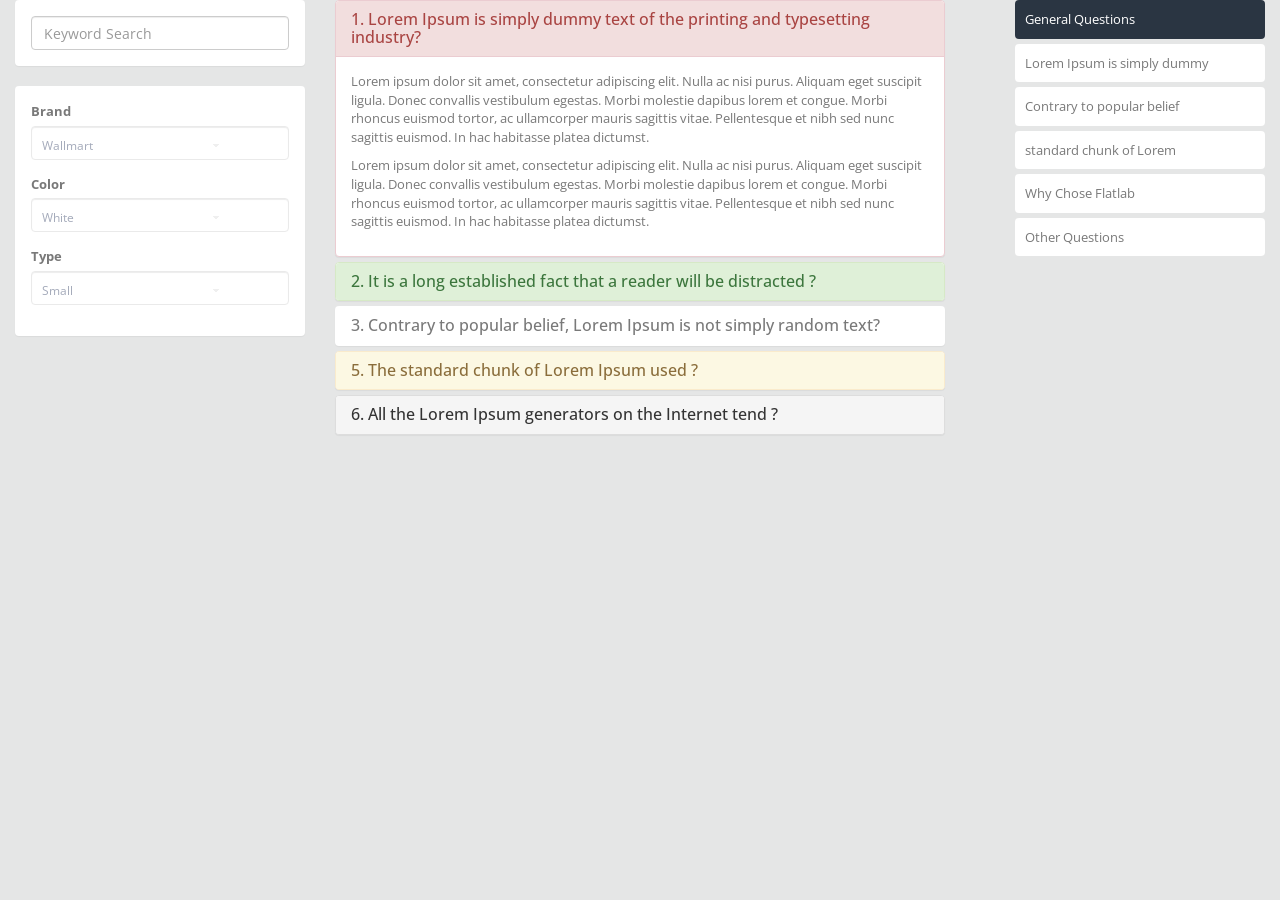
==== commit 77b265f7: "Fix jQuery issue" ====
--- a/index.htm
+++ b/index.htm
@@ -20,7 +20,6 @@
 	<section id="container">
 		<section id="main-content">
 			<section class="wrapper">
-				<div>
 					<div class="col-md-3">
 						<section class="panel">
 							<div class="panel-body">
@@ -359,7 +358,6 @@
 							</a></li>
 						</ul>
 					</div>
-				</div>
 			</section>
 		</section>
 	</section>
--- a/styles/style.css
+++ b/styles/style.css
@@ -353,7 +353,7 @@
 
 
 #main-content {
-	margin-left: 210px;
+	margin-left: 0px;
 }
 
 .header,.footer {
@@ -375,8 +375,8 @@
 
 .wrapper {
 	display: inline-block;
-	margin-top: 60px;
-	padding: 15px;
+	margin-top: 0px;
+	padding: 0px;
 	width: 100%;
 }
 
